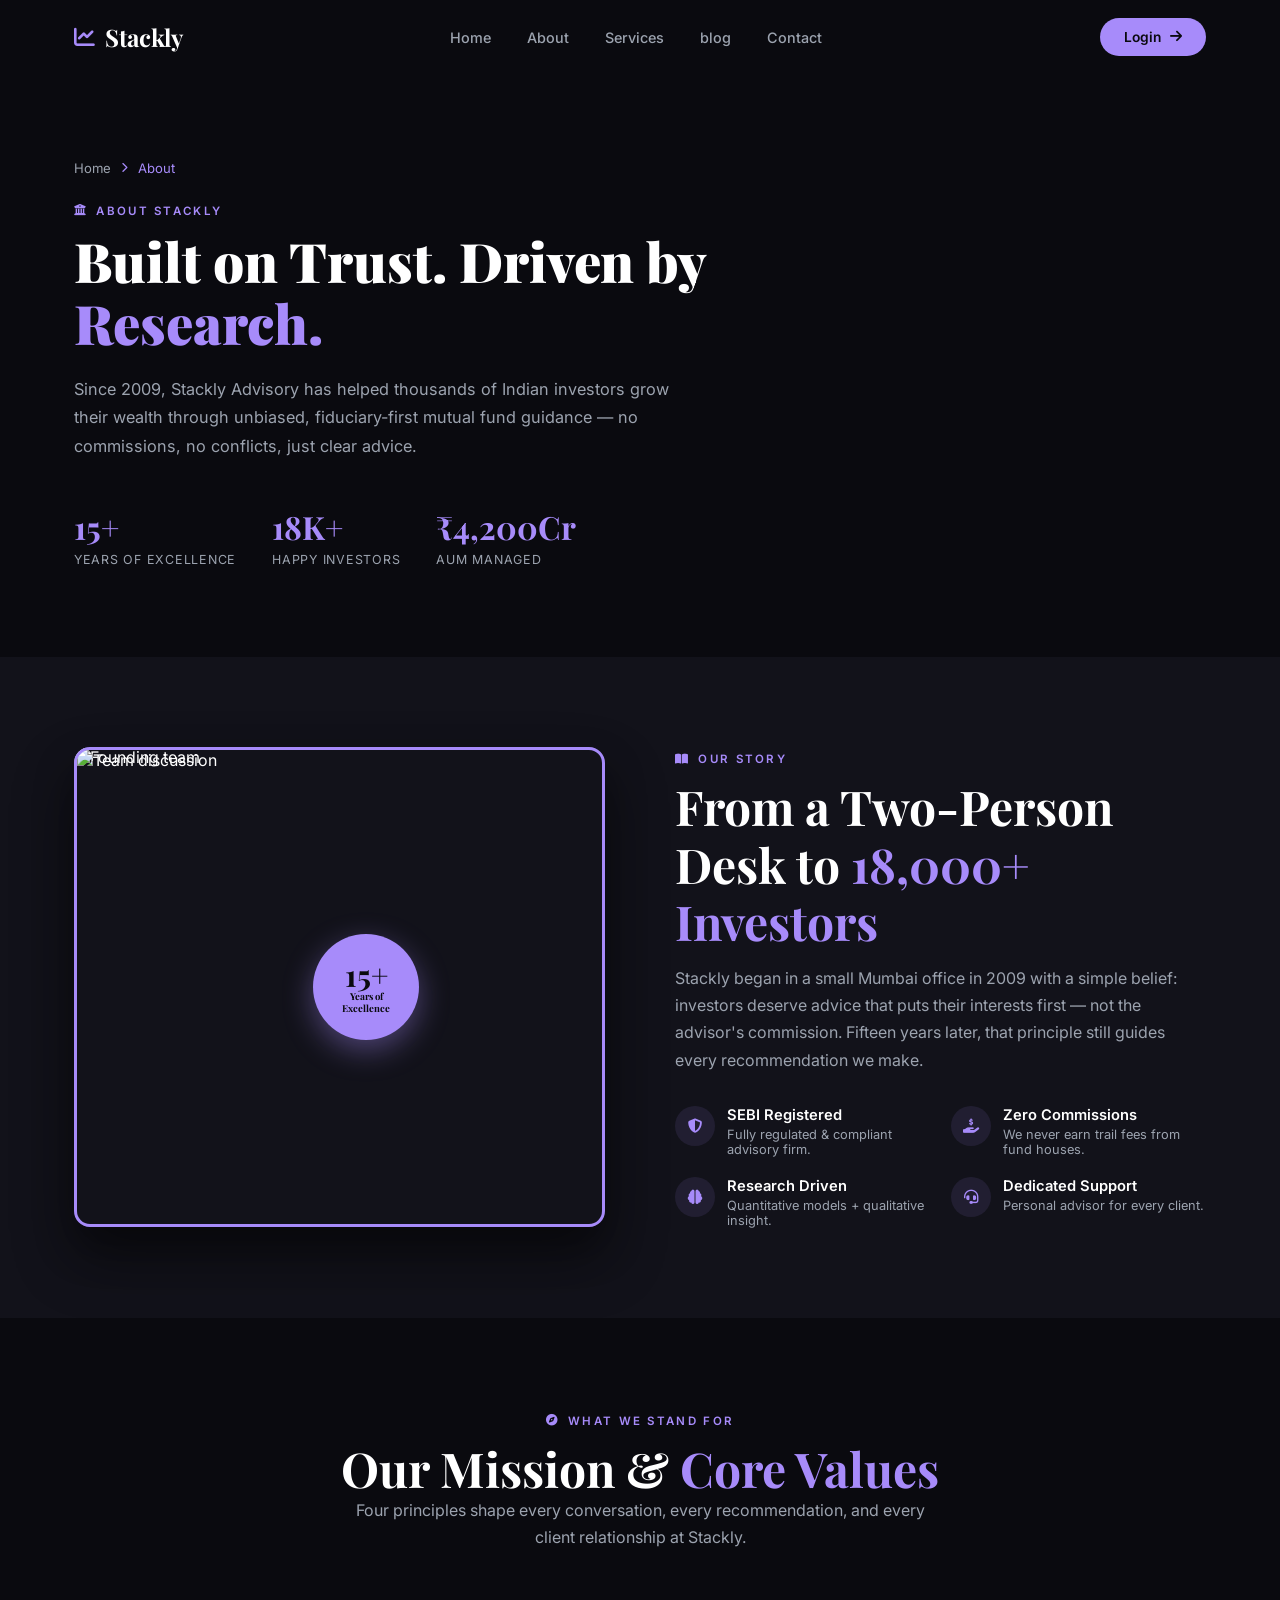
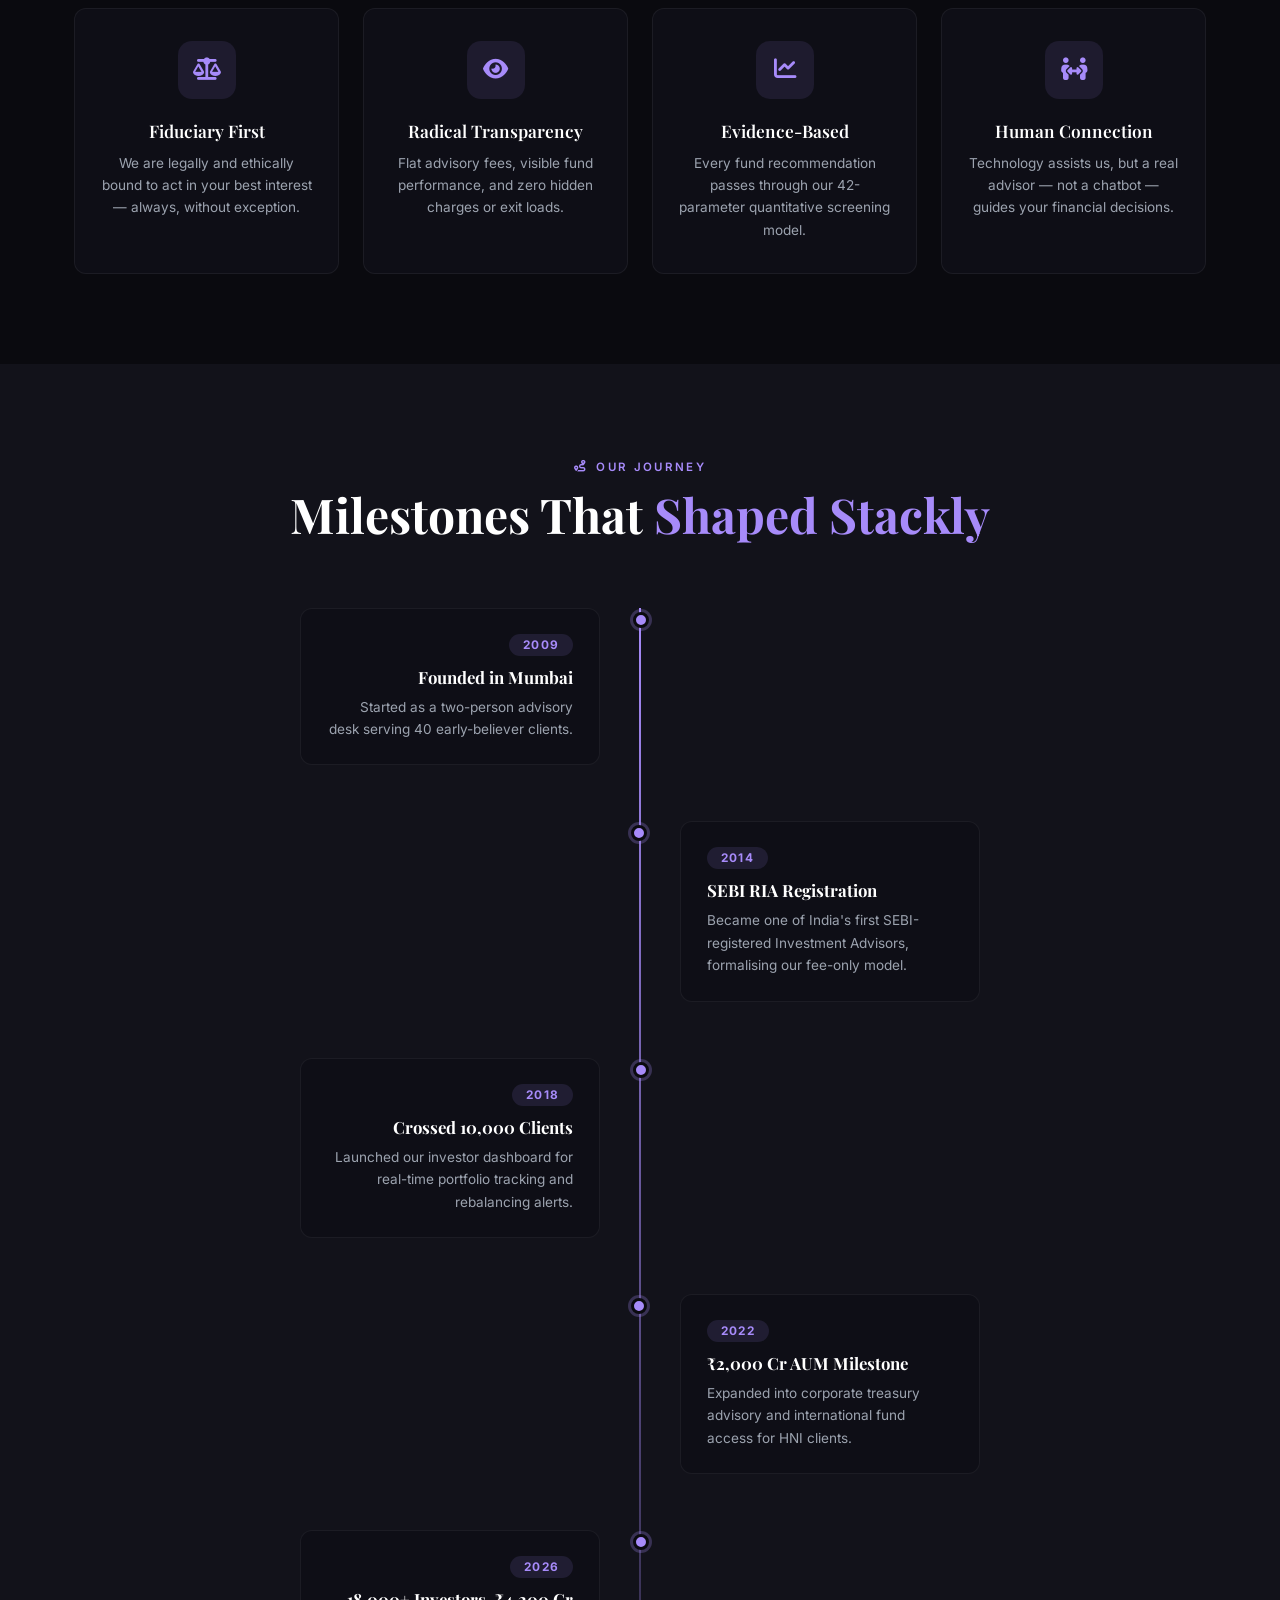
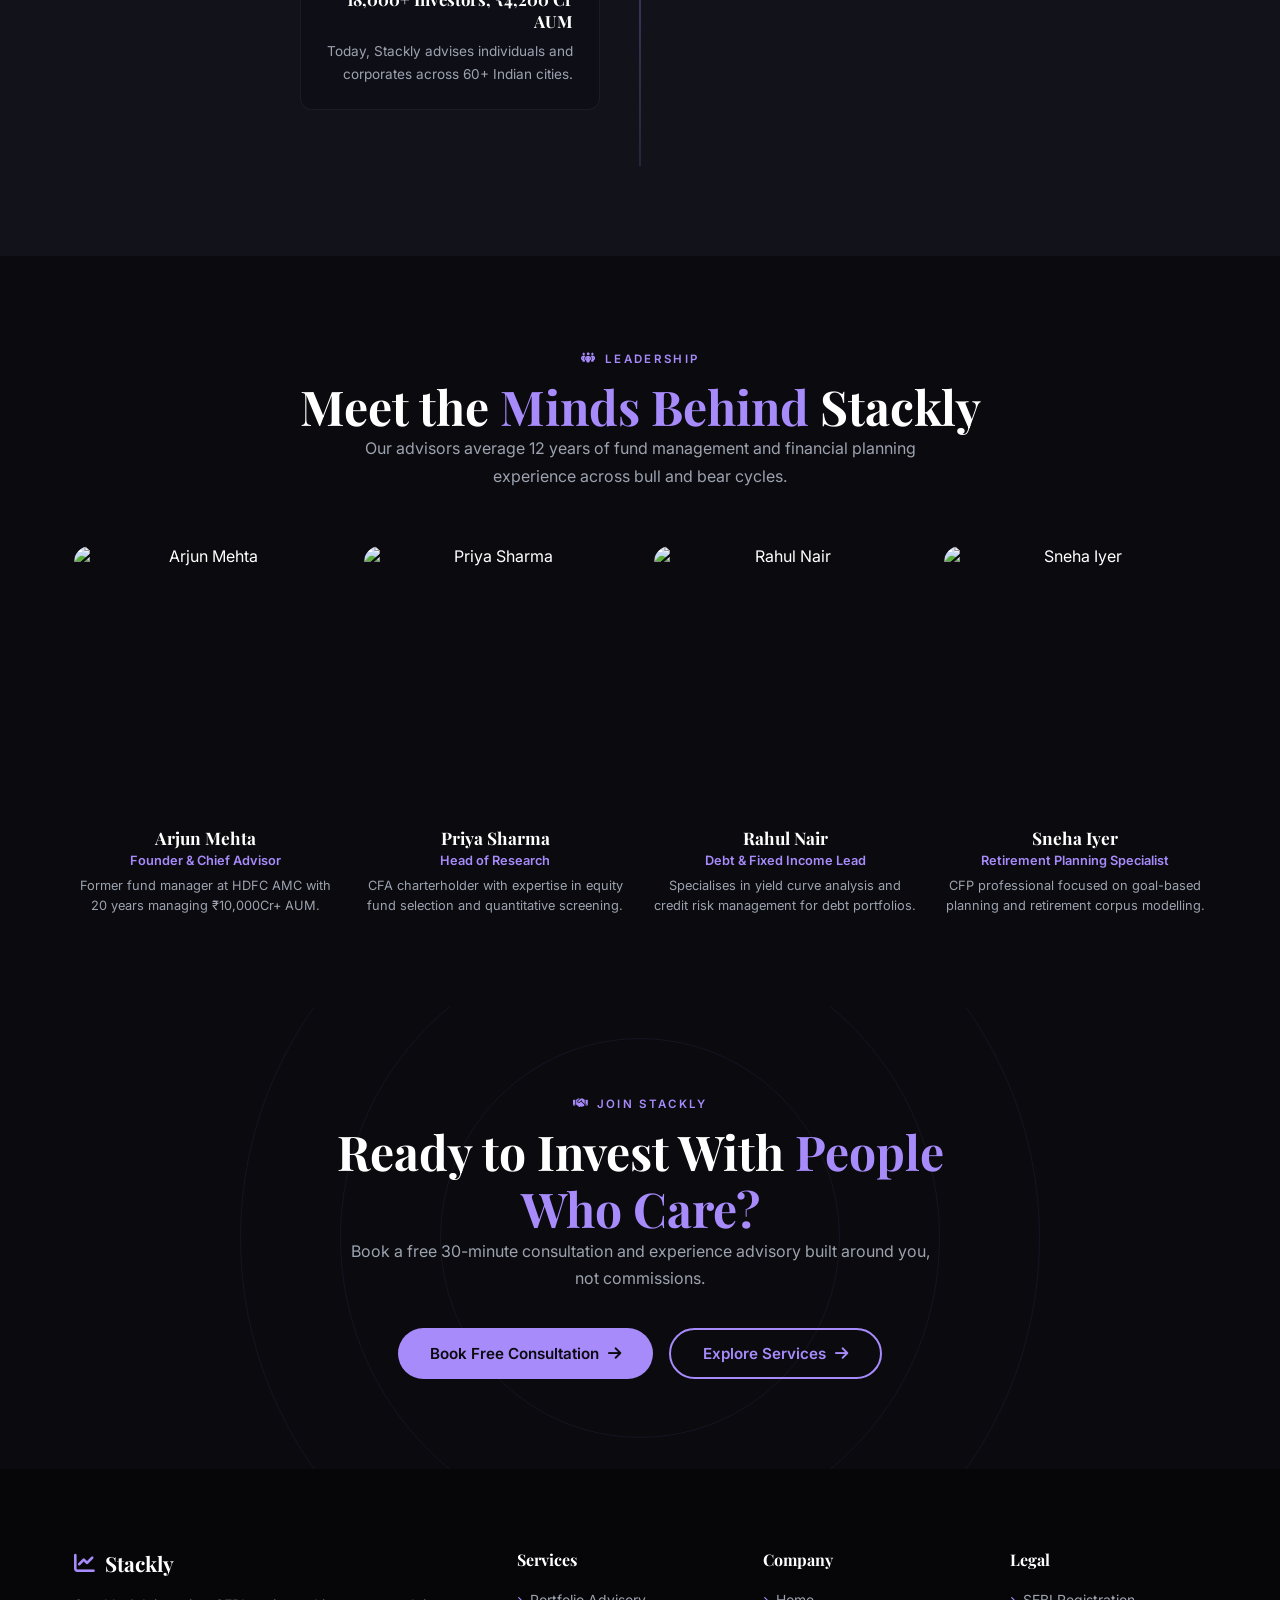
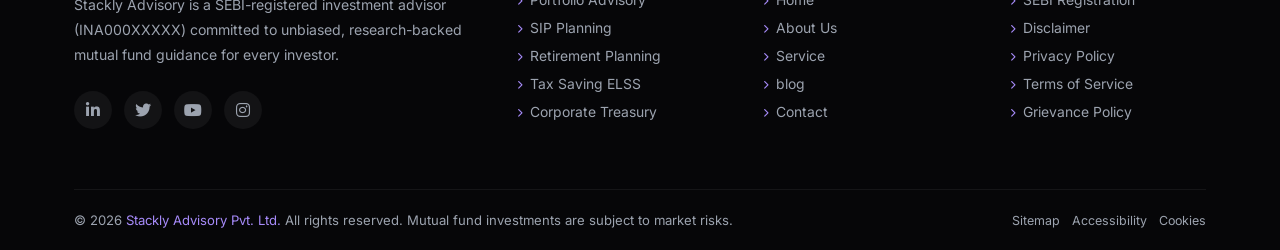
==== about.html @ abec79fb "50% completed" ====
<!DOCTYPE html>
<html lang="en">
<head>
  <meta charset="UTF-8" />
  <meta name="viewport" content="width=device-width, initial-scale=1.0"/>
  <title>About Stackly | Premium Mutual Fund Advisory</title>
  <link rel="stylesheet" href="https://cdnjs.cloudflare.com/ajax/libs/font-awesome/6.5.0/css/all.min.css"/>
  <link href="https://fonts.googleapis.com/css2?family=Playfair+Display:wght@400;600;700;900&family=Inter:wght@300;400;500;600&display=swap" rel="stylesheet"/>
  <link rel="stylesheet" href="style.css">
  <link rel="stylesheet" href="about.css">
</head>
<body>

<!-- ══ NAVBAR ══ -->
<nav id="navbar">
  <div class="container nav-inner">
    <a href="./home.html" class="logo"><i class="fas fa-chart-line"></i> Stackly</a>
    <ul class="nav-links">
      <li><a href="./home.html">Home</a></li>
      <li><a href="./about.html">About</a></li>
      <li><a href="./service.html">Services</a></li>
      <li><a href="./blog.html">blog</a></li>
      <li><a href="./contact.html">Contact</a></li>
    </ul>
    <a href="./login.html" class="btn-gold nav-cta" style="padding:11px 24px;font-size:.86rem;">Login <i class="fas fa-arrow-right"></i></a>
    <div class="hamburger" id="hamburger" aria-label="Toggle menu">
      <span></span><span></span><span></span>
    </div>
  </div>
</nav>

<!-- ══ MOBILE MENU ══ -->
<div class="mobile-menu" id="mobileMenu">
  <a href="./home.html">Home</a>
<a href="./about.html">About</a>
<a href="./service.html">Services</a>
<a href="./blog.html">blog</a>
<a href="./contact.html">Contact</a>
  <a href="./login.html" class="btn-gold mob-link" style="margin-top:12px;">Login</a>
</div>

<div class="sections">

<!-- ══════════════════════════════════════════
     ABOUT-SECTION 1 : PAGE HERO
══════════════════════════════════════════ -->
<section id="abt-hero">
  <div class="abt-hero-bg"></div>
  <div class="abt-hero-overlay"></div>
  <div class="container">
    <div class="abt-hero-inner reveal">
      <div class="breadcrumb">
        <a href="./home.html">Home</a>
        <i class="fas fa-chevron-right"></i>
        <span>About</span>
      </div>
      <span class="section-tag"><i class="fas fa-building-columns"></i> About Stackly</span>
      <h1 class="abt-hero-title">Built on Trust. Driven by <span>Research.</span></h1>
      <p class="abt-hero-sub">Since 2009, Stackly Advisory has helped thousands of Indian investors grow their wealth through unbiased, fiduciary-first mutual fund guidance — no commissions, no conflicts, just clear advice.</p>
      <div class="abt-hero-stats">
        <div class="abt-stat"><div class="abt-stat-num">15+</div><div class="abt-stat-lbl">Years of Excellence</div></div>
        <div class="abt-stat"><div class="abt-stat-num">18K+</div><div class="abt-stat-lbl">Happy Investors</div></div>
        <div class="abt-stat"><div class="abt-stat-num">₹4,200Cr</div><div class="abt-stat-lbl">AUM Managed</div></div>
      </div>
    </div>
  </div>
</section>

<!-- ══════════════════════════════════════════
     ABOUT-SECTION 2 : OUR STORY
══════════════════════════════════════════ -->
<section id="abt-story">
  <div class="container">
    <div class="abt-story-grid">
      <div class="abt-story-img-stack reveal-left">
        <img class="asi-main" src="https://images.unsplash.com/photo-1507003211169-0a1dd7228f2d?w=600&auto=format&fit=crop&q=80" alt="Founding team"/>
        <img class="asi-accent" src="https://images.unsplash.com/photo-1551836022-d5d88e9218df?w=400&auto=format&fit=crop&q=80" alt="Team discussion"/>
        <div class="abt-exp-badge"><span class="aeb-num">15+</span><span class="aeb-lbl">Years of<br>Excellence</span></div>
      </div>
      <div class="reveal-right">
        <span class="section-tag"><i class="fas fa-book-open"></i> Our Story</span>
        <h2 class="section-title">From a Two-Person Desk to <span>18,000+ Investors</span></h2>
        <p class="section-sub">Stackly began in a small Mumbai office in 2009 with a simple belief: investors deserve advice that puts their interests first — not the advisor's commission. Fifteen years later, that principle still guides every recommendation we make.</p>
        <div class="abt-story-features">
          <div class="asf-item">
            <div class="asf-icon"><i class="fas fa-shield-halved"></i></div>
            <div class="asf-text"><h4>SEBI Registered</h4><p>Fully regulated & compliant advisory firm.</p></div>
          </div>
          <div class="asf-item">
            <div class="asf-icon"><i class="fas fa-hand-holding-dollar"></i></div>
            <div class="asf-text"><h4>Zero Commissions</h4><p>We never earn trail fees from fund houses.</p></div>
          </div>
          <div class="asf-item">
            <div class="asf-icon"><i class="fas fa-brain"></i></div>
            <div class="asf-text"><h4>Research Driven</h4><p>Quantitative models + qualitative insight.</p></div>
          </div>
          <div class="asf-item">
            <div class="asf-icon"><i class="fas fa-headset"></i></div>
            <div class="asf-text"><h4>Dedicated Support</h4><p>Personal advisor for every client.</p></div>
          </div>
        </div>
      </div>
    </div>
  </div>
</section>

<!-- ══════════════════════════════════════════
     ABOUT-SECTION 3 : MISSION & VALUES
══════════════════════════════════════════ -->
<section id="abt-values">
  <div class="container">
    <div class="abt-values-header reveal">
      <span class="section-tag"><i class="fas fa-compass"></i> What We Stand For</span>
      <h2 class="section-title">Our Mission & <span>Core Values</span></h2>
      <p class="section-sub">Four principles shape every conversation, every recommendation, and every client relationship at Stackly.</p>
    </div>
    <div class="abt-values-grid">
      <div class="value-card reveal">
        <div class="value-icon"><i class="fas fa-scale-balanced"></i></div>
        <h3>Fiduciary First</h3>
        <p>We are legally and ethically bound to act in your best interest — always, without exception.</p>
      </div>
      <div class="value-card reveal">
        <div class="value-icon"><i class="fas fa-eye"></i></div>
        <h3>Radical Transparency</h3>
        <p>Flat advisory fees, visible fund performance, and zero hidden charges or exit loads.</p>
      </div>
      <div class="value-card reveal">
        <div class="value-icon"><i class="fas fa-chart-line"></i></div>
        <h3>Evidence-Based</h3>
        <p>Every fund recommendation passes through our 42-parameter quantitative screening model.</p>
      </div>
      <div class="value-card reveal">
        <div class="value-icon"><i class="fas fa-people-arrows"></i></div>
        <h3>Human Connection</h3>
        <p>Technology assists us, but a real advisor — not a chatbot — guides your financial decisions.</p>
      </div>
    </div>
  </div>
</section>

<!-- ══════════════════════════════════════════
     ABOUT-SECTION 4 : JOURNEY / MILESTONES
══════════════════════════════════════════ -->
<section id="abt-timeline">
  <div class="container">
    <div class="abt-timeline-header reveal">
      <span class="section-tag"><i class="fas fa-route"></i> Our Journey</span>
      <h2 class="section-title">Milestones That <span>Shaped Stackly</span></h2>
    </div>
    <div class="timeline">
      <div class="timeline-item reveal-left">
        <div class="timeline-dot"></div>
        <div class="timeline-content">
          <span class="timeline-year">2009</span>
          <h3>Founded in Mumbai</h3>
          <p>Started as a two-person advisory desk serving 40 early-believer clients.</p>
        </div>
      </div>
      <div class="timeline-item reveal-right">
        <div class="timeline-dot"></div>
        <div class="timeline-content">
          <span class="timeline-year">2014</span>
          <h3>SEBI RIA Registration</h3>
          <p>Became one of India's first SEBI-registered Investment Advisors, formalising our fee-only model.</p>
        </div>
      </div>
      <div class="timeline-item reveal-left">
        <div class="timeline-dot"></div>
        <div class="timeline-content">
          <span class="timeline-year">2018</span>
          <h3>Crossed 10,000 Clients</h3>
          <p>Launched our investor dashboard for real-time portfolio tracking and rebalancing alerts.</p>
        </div>
      </div>
      <div class="timeline-item reveal-right">
        <div class="timeline-dot"></div>
        <div class="timeline-content">
          <span class="timeline-year">2022</span>
          <h3>₹2,000 Cr AUM Milestone</h3>
          <p>Expanded into corporate treasury advisory and international fund access for HNI clients.</p>
        </div>
      </div>
      <div class="timeline-item reveal-left">
        <div class="timeline-dot"></div>
        <div class="timeline-content">
          <span class="timeline-year">2026</span>
          <h3>18,000+ Investors, ₹4,200 Cr AUM</h3>
          <p>Today, Stackly advises individuals and corporates across 60+ Indian cities.</p>
        </div>
      </div>
    </div>
  </div>
</section>

<!-- ══════════════════════════════════════════
     ABOUT-SECTION 5 : LEADERSHIP TEAM
══════════════════════════════════════════ -->
<section id="abt-team">
  <div class="container">
    <div class="abt-team-header reveal">
      <span class="section-tag"><i class="fas fa-people-group"></i> Leadership</span>
      <h2 class="section-title">Meet the <span>Minds Behind</span> Stackly</h2>
      <p class="section-sub" style="margin:0 auto;">Our advisors average 12 years of fund management and financial planning experience across bull and bear cycles.</p>
    </div>
    <div class="abt-team-grid">
      <div class="abt-team-card reveal">
        <div class="abt-team-img-wrap">
          <img src="https://images.unsplash.com/photo-1560250097-0b93528c311a?w=400&auto=format&fit=crop&q=80" alt="Arjun Mehta"/>
          <div class="abt-team-overlay">
            <a href="#"><i class="fab fa-linkedin-in"></i></a>
            <a href="#"><i class="fas fa-envelope"></i></a>
          </div>
        </div>
        <h3>Arjun Mehta</h3>
        <div class="role">Founder & Chief Advisor</div>
        <p>Former fund manager at HDFC AMC with 20 years managing ₹10,000Cr+ AUM.</p>
      </div>
      <div class="abt-team-card reveal">
        <div class="abt-team-img-wrap">
          <img src="https://images.unsplash.com/photo-1573496359142-b8d87734a5a2?w=400&auto=format&fit=crop&q=80" alt="Priya Sharma"/>
          <div class="abt-team-overlay">
            <a href="#"><i class="fab fa-linkedin-in"></i></a>
            <a href="#"><i class="fas fa-envelope"></i></a>
          </div>
        </div>
        <h3>Priya Sharma</h3>
        <div class="role">Head of Research</div>
        <p>CFA charterholder with expertise in equity fund selection and quantitative screening.</p>
      </div>
      <div class="abt-team-card reveal">
        <div class="abt-team-img-wrap">
          <img src="https://images.unsplash.com/photo-1472099645785-5658abf4ff4e?w=400&auto=format&fit=crop&q=80" alt="Rahul Nair"/>
          <div class="abt-team-overlay">
            <a href="#"><i class="fab fa-linkedin-in"></i></a>
            <a href="#"><i class="fas fa-envelope"></i></a>
          </div>
        </div>
        <h3>Rahul Nair</h3>
        <div class="role">Debt & Fixed Income Lead</div>
        <p>Specialises in yield curve analysis and credit risk management for debt portfolios.</p>
      </div>
      <div class="abt-team-card reveal">
        <div class="abt-team-img-wrap">
          <img src="https://images.unsplash.com/photo-1580489944761-15a19d654956?w=400&auto=format&fit=crop&q=80" alt="Sneha Iyer"/>
          <div class="abt-team-overlay">
            <a href="#"><i class="fab fa-linkedin-in"></i></a>
            <a href="#"><i class="fas fa-envelope"></i></a>
          </div>
        </div>
        <h3>Sneha Iyer</h3>
        <div class="role">Retirement Planning Specialist</div>
        <p>CFP professional focused on goal-based planning and retirement corpus modelling.</p>
      </div>
    </div>
  </div>
</section>

<!-- ══════════════════════════════════════════
     ABOUT-SECTION 6 : CTA BANNER
══════════════════════════════════════════ -->
<section id="abt-cta">
  <div class="abt-cta-bg"></div>
  <div class="abt-cta-ring"></div>
  <div class="abt-cta-ring"></div>
  <div class="abt-cta-ring"></div>
  <div class="container">
    <div class="abt-cta-inner reveal">
      <span class="section-tag" style="justify-content:center;display:flex;"><i class="fas fa-handshake"></i> Join Stackly</span>
      <h2 class="section-title">Ready to Invest With <span>People Who Care?</span></h2>
      <p class="section-sub">Book a free 30-minute consultation and experience advisory built around you, not commissions.</p>
      <div class="abt-cta-btns">
        <a href="./contact.html" class="btn-gold">Book Free Consultation <i class="fas fa-arrow-right"></i></a>
        <a href="./service.html" class="btn-outline">Explore Services <i class="fas fa-arrow-right"></i></a>
      </div>
    </div>
  </div>
</section>

</div>
<!-- ══ FOOTER ══ -->
<footer>
  <div class="container">
    <div class="footer-grid">
      <div class="footer-brand">
        <a href="./home.html" class="logo" style="font-size:1.3rem;"><i class="fas fa-chart-line"></i> Stackly</a>
        <p>Stackly Advisory is a SEBI-registered investment advisor (INA000XXXXX) committed to unbiased, research-backed mutual fund guidance for every investor.</p>
        <div class="footer-social">
          <a href="./404.html"><i class="fab fa-linkedin-in"></i></a>
          <a href="./404.html"><i class="fab fa-twitter"></i></a>
          <a href="./404.html"><i class="fab fa-youtube"></i></a>
          <a href="./404.html"><i class="fab fa-instagram"></i></a>
        </div>
      </div>
      <div class="footer-col">
        <h4>Services</h4>
        <ul>
          <li><a href="./404.html">Portfolio Advisory</a></li>
          <li><a href="./404.html">SIP Planning</a></li>
          <li><a href="./404.html">Retirement Planning</a></li>
          <li><a href="./404.html">Tax Saving ELSS</a></li>
          <li><a href="./404.html">Corporate Treasury</a></li>
        </ul>
      </div>
      <div class="footer-col">
        <h4>Company</h4>
        <ul>
          <li><a href="./home.html">Home</a></li>
          <li><a href="./about.html">About Us</a></li>
          <li><a href="./serivce.html">Service</a></li>
          <li><a href="./blog.html">blog</a></li>
          <li><a href="./contact.html">Contact</a></li>
        </ul>
      </div>
      <div class="footer-col">
        <h4>Legal</h4>
        <ul>
          <li><a href="./404.html">SEBI Registration</a></li>
          <li><a href="./404.html">Disclaimer</a></li>
          <li><a href="./404.html">Privacy Policy</a></li>
          <li><a href="./404.html">Terms of Service</a></li>
          <li><a href="./404.html">Grievance Policy</a></li>
        </ul>
      </div>
    </div>
    <div class="footer-bottom">
      <p>© 2026 <span>Stackly Advisory Pvt. Ltd.</span> All rights reserved. Mutual fund investments are subject to market risks.</p>
      <div class="footer-tags">
        <a href="./404.html">Sitemap</a>
        <a href="./404.html">Accessibility</a>
        <a href="./404.html">Cookies</a>
      </div>
    </div>
  </div>
</footer>

<script>
  /* ── HAMBURGER ──────────────────────── */
  const ham = document.getElementById('hamburger');
  const mob = document.getElementById('mobileMenu');
  ham.addEventListener('click', () => {
    ham.classList.toggle('open');
    mob.classList.toggle('open');
    document.body.style.overflow = mob.classList.contains('open') ? 'hidden' : '';
  });
  document.querySelectorAll('.mob-link').forEach(l => {
    l.addEventListener('click', () => {
      ham.classList.remove('open');
      mob.classList.remove('open');
      document.body.style.overflow = '';
    });
  });

  /* ── NAVBAR SCROLL ──────────────────── */
  window.addEventListener('scroll', () => {
    document.getElementById('navbar').classList.toggle('scrolled', window.scrollY > 50);
  });

  /* ── SCROLL REVEAL ──────────────────── */
  const revealEls = document.querySelectorAll('.reveal,.reveal-left,.reveal-right');
  const io = new IntersectionObserver((entries) => {
    entries.forEach((e, i) => {
      if (e.isIntersecting) {
        setTimeout(() => e.target.classList.add('visible'), i * 80);
        io.unobserve(e.target);
      }
    });
  }, { threshold: 0.12 });
  revealEls.forEach(el => io.observe(el));

  /* ── REDUCE MOTION ──────────────────── */
  if (window.matchMedia('(prefers-reduced-motion: reduce)').matches) {
    document.querySelectorAll('.abt-cta-ring').forEach(el => {
      el.style.animation = 'none';
    });
  }
</script>
</body>
</html>
---- style.css ----
:root {
   --navy: #0A0A0F;
   --midnight: #12121A;
   --gold: #A78BFA;
   --gold-lt: #C4B5FD;
   --cream: #F5F3FF;
   --slate: #9CA3AF;
   --white: #FFFFFF;
   --card-bg: #0E0E16;
   --radius: 12px;
   --transition: 0.4s cubic-bezier(.4, 0, .2, 1);
}

*,
*::before,
*::after {
   box-sizing: border-box;
   margin: 0;
   padding: 0;
}

html {
   scroll-behavior: smooth;
   max-width: 100%;
   overflow-x: hidden;
}

body {
   font-family: 'Inter', sans-serif;
   background: var(--navy);
   color: var(--white);
   overflow-x: hidden;
   max-width: 100%;
}

/* ── SCROLLBAR ─────────────────────────────── */
::-webkit-scrollbar {
   width: 6px;
}

::-webkit-scrollbar-track {
   background: var(--midnight);
}

::-webkit-scrollbar-thumb {
   background: var(--gold);
   border-radius: 4px;
}

/* ── UTILITIES ─────────────────────────────── */
.container {
   max-width: 1180px;
   margin: 0 auto;
   padding: 0 24px;
   width: 100%;
}

img {
   max-width: 100%;
   display: block;
}

.section-tag {
   font-size: .72rem;
   letter-spacing: .2em;
   text-transform: uppercase;
   color: var(--gold);
   font-weight: 600;
   margin-bottom: 12px;
   display: block;
}

.section-title {
   font-family: 'Playfair Display', serif;
   font-size: clamp(2rem, 4vw, 3rem);
   font-weight: 700;
   line-height: 1.2;
   color: var(--white);
}

.section-title span {
   color: var(--gold);
}

.section-sub {
   color: var(--slate);
   font-size: 1rem;
   line-height: 1.7;
   margin-top: 14px;
   max-width: 580px;
}

.btn-gold {
   display: inline-flex;
   align-items: center;
   gap: 9px;
   background: var(--gold);
   color: var(--navy);
   padding: 14px 32px;
   border-radius: 50px;
   font-weight: 600;
   font-size: .95rem;
   text-decoration: none;
   transition: var(--transition);
   border: none;
   cursor: pointer;
}

.btn-gold:hover {
   background: var(--gold-lt);
   transform: translateY(-2px);
   box-shadow: 0 12px 30px rgba(167, 139, 250, .3);
}

.btn-outline {
   display: inline-flex;
   align-items: center;
   gap: 9px;
   background: transparent;
   color: var(--gold);
   padding: 14px 32px;
   border-radius: 50px;
   font-weight: 600;
   font-size: .95rem;
   text-decoration: none;
   transition: var(--transition);
   border: 2px solid var(--gold);
   cursor: pointer;
}

.btn-outline:hover {
   background: var(--gold);
   color: var(--navy);
}

/* ── REVEAL ANIMATION ──────────────────────── */
.reveal {
   opacity: 0;
   transform: translateY(40px);
   transition: opacity .7s ease, transform .7s ease;
}

.reveal.visible {
   opacity: 1;
   transform: translateY(0);
}

.reveal-left {
   opacity: 0;
   transform: translateX(-50px);
   transition: opacity .7s ease, transform .7s ease;
}

.reveal-left.visible {
   opacity: 1;
   transform: translateX(0);
}

.reveal-right {
   opacity: 0;
   transform: translateX(50px);
   transition: opacity .7s ease, transform .7s ease;
}

.reveal-right.visible {
   opacity: 1;
   transform: translateX(0);
}

/* ══════════════════════════════════════════
       1. NAVBAR
    ══════════════════════════════════════════ */
#navbar {
   position: fixed;
   top: 0;
   left: 0;
   width: 100%;
   z-index: 1000;
   padding: 18px 0;
   transition: var(--transition);
}

#navbar.scrolled {
   background: rgba(10, 10, 15, .95);
   backdrop-filter: blur(16px);
   padding: 12px 0;
   border-bottom: 1px solid rgba(167, 139, 250, .15);
}

.nav-inner {
   display: flex;
   align-items: center;
   justify-content: space-between;
}

.logo {
   font-family: 'Playfair Display', serif;
   font-size: 1.5rem;
   font-weight: 700;
   color: var(--white);
   text-decoration: none;
   display: flex;
   align-items: center;
   gap: 10px;
}

.logo i {
   color: var(--gold);
   font-size: 1.3rem;
}

.logo span {
   color: var(--gold);
}

.nav-links {
   display: flex;
   align-items: center;
   gap: 36px;
   list-style: none;
}

.nav-links a {
   color: var(--slate);
   font-size: .9rem;
   font-weight: 500;
   text-decoration: none;
   transition: color .3s;
   position: relative;
}

.nav-links a::after {
   content: '';
   position: absolute;
   bottom: -4px;
   left: 0;
   width: 0;
   height: 2px;
   background: var(--gold);
   transition: width .3s;
}

.nav-links a:hover {
   color: var(--white);
}

.nav-links a:hover::after {
   width: 100%;
}

.nav-cta {
   margin-left: 12px;
}

.hamburger {
   display: none;
   flex-direction: column;
   gap: 5px;
   cursor: pointer;
   padding: 4px;
}

.hamburger span {
   display: block;
   width: 26px;
   height: 2px;
   background: var(--white);
   border-radius: 2px;
   transition: var(--transition);
}

.hamburger.open span:nth-child(1) {
   transform: rotate(45deg) translate(5px, 5px);
}

.hamburger.open span:nth-child(2) {
   opacity: 0;
}

.hamburger.open span:nth-child(3) {
   transform: rotate(-45deg) translate(5px, -5px);
}

.mobile-menu {
   display: none;
   position: fixed;
   top: 0;
   left: 0;
   width: 100%;
   height: 100vh;
   background: var(--midnight);
   z-index: 999;
   flex-direction: column;
   align-items: center;
   justify-content: center;
   gap: 32px;
}

.mobile-menu.open {
   display: flex;
}

.mobile-menu a {
   color: var(--white);
   font-size: 1.4rem;
   font-family: 'Playfair Display', serif;
   text-decoration: none;
   transition: color .3s;
}

.mobile-menu a:hover {
   color: var(--gold);
}

/* ══════════════════════════════════════════
       2. HERO
    ══════════════════════════════════════════ */
#hero {
   min-height: 100vh;
   display: flex;
   align-items: center;
   position: relative;
   overflow: hidden;
   width: 100%;
}

.hero-bg {
   position: absolute;
   inset: 0;
   background: url('https://images.unsplash.com/photo-1611974789855-9c2a0a7236a3?w=1600&auto=format&fit=crop&q=80') center/cover no-repeat;
   filter: brightness(.25);
}

.hero-overlay {
   position: absolute;
   inset: 0;
   background: linear-gradient(135deg, rgba(10, 10, 15, .92) 0%, rgba(10, 10, 15, .55) 100%);
}

.hero-grid {
   position: relative;
   z-index: 2;
   display: grid;
   grid-template-columns: 1fr 1fr;
   gap: 60px;
   align-items: center;
   padding: 100px 0 80px;
}

.hero-badge {
   display: inline-flex;
   align-items: center;
   gap: 8px;
   background: rgba(167, 139, 250, .12);
   border: 1px solid rgba(167, 139, 250, .3);
   color: var(--gold);
   padding: 7px 18px;
   border-radius: 50px;
   font-size: .8rem;
   font-weight: 600;
   letter-spacing: .1em;
   margin-bottom: 24px;
}

.hero-h1 {
   font-family: 'Playfair Display', serif;
   font-size: clamp(2.4rem, 5vw, 3.8rem);
   font-weight: 900;
   line-height: 1.1;
   color: var(--white);
}

.hero-h1 em {
   font-style: normal;
   color: var(--gold);
}

.hero-sub {
   color: var(--slate);
   font-size: 1.05rem;
   line-height: 1.75;
   margin: 20px 0 36px;
}

.hero-btns {
   display: flex;
   gap: 16px;
   flex-wrap: wrap;
}

.hero-stats {
   display: flex;
   gap: 32px;
   margin-top: 48px;
   flex-wrap: wrap;
}

.stat-item {
   text-align: center;
}

.stat-num {
   font-family: 'Playfair Display', serif;
   font-size: 2.2rem;
   font-weight: 700;
   color: var(--gold);
}

.stat-lbl {
   font-size: .78rem;
   color: var(--slate);
   letter-spacing: .08em;
   text-transform: uppercase;
   margin-top: 4px;
}

.hero-img-wrap {
   position: relative;
}

.hero-img-wrap img {
   width: 100%;
   border-radius: 20px;
   border: 2px solid rgba(167, 139, 250, .2);
   box-shadow: 0 40px 80px rgba(0, 0, 0, .5);
}

.hero-card-float {
   position: absolute;
   bottom: -24px;
   left: -24px;
   background: var(--card-bg);
   border: 1px solid rgba(167, 139, 250, .2);
   border-radius: 14px;
   padding: 18px 22px;
   display: flex;
   align-items: center;
   gap: 14px;
   animation: floatCard 3s ease-in-out infinite;
}

@keyframes floatCard {

   0%,
   100% {
      transform: translateY(0);
   }

   50% {
      transform: translateY(-8px);
   }
}

.hero-card-float i {
   font-size: 1.6rem;
   color: var(--gold);
}

.hero-card-float .fc-val {
   font-size: 1.3rem;
   font-weight: 700;
   font-family: 'Playfair Display', serif;
   color: var(--white);
}

.hero-card-float .fc-lbl {
   font-size: .73rem;
   color: var(--slate);
}

/* animated gold line */
.gold-line {
   position: absolute;
   bottom: 0;
   left: 0;
   width: 100%;
   height: 3px;
   background: linear-gradient(90deg, transparent, var(--gold), transparent);
   animation: scanline 3s linear infinite;
}

@keyframes scanline {
   0% {
      transform: translateX(-100%);
   }

   100% {
      transform: translateX(100%);
   }
}

/* hero glow orbs — clipped so they never cause overflow */
.hero-orb {
   position: absolute;
   border-radius: 50%;
   filter: blur(80px);
   pointer-events: none;
   z-index: 1;
}

.hero-orb-1 {
   width: 500px;
   height: 500px;
   background: rgba(124, 58, 237, .18);
   top: -100px;
   right: -100px;
}

.hero-orb-2 {
   width: 350px;
   height: 350px;
   background: rgba(167, 139, 250, .1);
   bottom: 50px;
   left: -80px;
}

/* ══════════════════════════════════════════
       3. MARQUEE TICKER
    ══════════════════════════════════════════ */
#ticker {
   background: linear-gradient(90deg, #6D28D9, #7C3AED, #8B5CF6);
   padding: 11px 0;
   overflow: hidden;
   width: 100%;
}

.ticker-track span {
   font-size: .82rem;
   font-weight: 600;
   color: #FFFFFF;
   display: flex;
   align-items: center;
   gap: 8px;
   white-space: nowrap;
}

.ticker-track {
   display: flex;
   gap: 60px;
   animation: marquee 25s linear infinite;
   white-space: nowrap;
   width: max-content;
}

.ticker-track span i {
   font-size: .75rem;
}

@keyframes marquee {
   0% {
      transform: translateX(0);
   }

   100% {
      transform: translateX(-50%);
   }
}

/* ══════════════════════════════════════════
       4. ABOUT
    ══════════════════════════════════════════ */
#about {
   padding: 100px 0;
   background: var(--midnight);
   overflow: hidden;
}

.about-grid {
   display: grid;
   grid-template-columns: 1fr 1fr;
   gap: 80px;
   align-items: center;
}

.about-img-stack {
   position: relative;
   height: 500px;
}

.about-img-stack img {
   border-radius: 16px;
   object-fit: cover;
   width: 100%;
   height: 100%;
}

.ai-main {
   position: absolute;
   top: 0;
   left: 0;
   width: 75%;
   height: 80%;
   box-shadow: 0 30px 60px rgba(0, 0, 0, .4);
}

.ai-accent {
   position: absolute;
   bottom: 0;
   right: 0;
   width: 55%;
   height: 55%;
   border: 3px solid var(--gold);
   box-shadow: 0 20px 40px rgba(0, 0, 0, .3);
}

.exp-badge {
   position: absolute;
   top: 50%;
   left: 55%;
   transform: translate(-50%, -50%);
   background: var(--gold);
   color: var(--navy);
   border-radius: 50%;
   width: 110px;
   height: 110px;
   display: flex;
   flex-direction: column;
   align-items: center;
   justify-content: center;
   font-family: 'Playfair Display', serif;
   font-weight: 700;
   box-shadow: 0 10px 30px rgba(167, 139, 250, .4);
}

.exp-badge .eb-num {
   font-size: 2rem;
   line-height: 1;
}

.exp-badge .eb-lbl {
   font-size: .62rem;
   text-align: center;
   line-height: 1.3;
}

.about-features {
   display: grid;
   grid-template-columns: 1fr 1fr;
   gap: 20px;
   margin-top: 36px;
}

.af-item {
   display: flex;
   align-items: flex-start;
   gap: 12px;
}

.af-icon {
   width: 40px;
   height: 40px;
   background: rgba(167, 139, 250, .1);
   border-radius: 50%;
   display: flex;
   align-items: center;
   justify-content: center;
   color: var(--gold);
   font-size: .9rem;
   flex-shrink: 0;
}

.af-text h4 {
   font-size: .92rem;
   font-weight: 600;
   color: var(--white);
}

.af-text p {
   font-size: .8rem;
   color: var(--slate);
   margin-top: 3px;
}

/* ══════════════════════════════════════════
       5. SERVICES
    ══════════════════════════════════════════ */
#services {
   padding: 100px 0;
   background: var(--navy);
   overflow: hidden;
}

.services-header {
   text-align: center;
   margin-bottom: 64px;
}

.services-header .section-sub {
   margin: 0 auto;
}

.services-grid {
   display: grid;
   grid-template-columns: repeat(3, 1fr);
   gap: 28px;
}

.service-card {
   background: var(--card-bg);
   border: 1px solid rgba(255, 255, 255, .06);
   border-radius: var(--radius);
   padding: 36px 30px;
   position: relative;
   overflow: hidden;
   transition: var(--transition);
   cursor: default;
}

.service-card::before {
   content: '';
   position: absolute;
   top: 0;
   left: 0;
   width: 100%;
   height: 3px;
   background: linear-gradient(90deg, #7C3AED, #A78BFA);
   transform: scaleX(0);
   transform-origin: left;
   transition: transform .4s;
}

.service-card:hover {
   transform: translateY(-8px);
   border-color: rgba(167, 139, 250, .25);
   box-shadow: 0 24px 50px rgba(0, 0, 0, .3);
}

.service-card:hover::before {
   transform: scaleX(1);
}

.sc-icon {
   width: 58px;
   height: 58px;
   background: rgba(167, 139, 250, .1);
   border-radius: 14px;
   display: flex;
   align-items: center;
   justify-content: center;
   color: var(--gold);
   font-size: 1.5rem;
   margin-bottom: 22px;
   transition: var(--transition);
}

.service-card:hover .sc-icon {
   background: var(--gold);
   color: var(--navy);
}

.service-card h3 {
   font-family: 'Playfair Display', serif;
   font-size: 1.2rem;
   font-weight: 600;
   color: var(--white);
   margin-bottom: 12px;
}

.service-card p {
   color: var(--slate);
   font-size: .88rem;
   line-height: 1.7;
}

.sc-link {
   display: inline-flex;
   align-items: center;
   gap: 6px;
   color: var(--gold);
   font-size: .82rem;
   font-weight: 600;
   margin-top: 18px;
   text-decoration: none;
   transition: gap .3s;
}

.sc-link:hover {
   gap: 12px;
}

/* ── SERVICE CARD IMAGES ─── */
.sc-img {
   width: 100%;
   height: 160px;
   object-fit: cover;
   border-radius: 10px;
   margin-bottom: 22px;
   transition: transform .5s;
}

.service-card:hover .sc-img {
   transform: scale(1.04);
}

.sc-img-wrap {
   overflow: hidden;
   border-radius: 10px;
   margin-bottom: 22px;
}

/* ══════════════════════════════════════════
       6. WHY CHOOSE US
    ══════════════════════════════════════════ */
#why {
   padding: 100px 0;
   background: var(--midnight);
   overflow: hidden;
}

.why-grid {
   display: grid;
   grid-template-columns: 1fr 1fr;
   gap: 80px;
   align-items: center;
}

.why-img img {
   width: 100%;
   border-radius: 20px;
   object-fit: cover;
   height: 520px;
   box-shadow: 0 30px 60px rgba(0, 0, 0, .4);
}

.why-list {
   display: flex;
   flex-direction: column;
   gap: 24px;
   margin-top: 36px;
}

.wl-item {
   display: flex;
   gap: 18px;
   align-items: flex-start;
   padding: 22px 24px;
   background: rgba(255, 255, 255, .03);
   border-radius: var(--radius);
   border: 1px solid rgba(255, 255, 255, .06);
   transition: var(--transition);
}

.wl-item:hover {
   border-color: rgba(167, 139, 250, .3);
   background: rgba(167, 139, 250, .05);
}

.wl-num {
   font-family: 'Playfair Display', serif;
   font-size: 2rem;
   font-weight: 700;
   color: rgba(167, 139, 250, .3);
   line-height: 1;
   min-width: 36px;
}

.wl-content h4 {
   font-size: 1rem;
   font-weight: 600;
   color: var(--white);
   margin-bottom: 6px;
}

.wl-content p {
   font-size: .85rem;
   color: var(--slate);
   line-height: 1.6;
}

/* ══════════════════════════════════════════
       7. FUND CATEGORIES
    ══════════════════════════════════════════ */
#funds {
   padding: 100px 0;
   background: var(--navy);
   overflow: hidden;
}

.funds-header {
   text-align: center;
   margin-bottom: 64px;
}

.funds-header .section-sub {
   margin: 0 auto;
}

.funds-grid {
   display: grid;
   grid-template-columns: repeat(4, 1fr);
   gap: 22px;
}

.fund-card {
   border-radius: var(--radius);
   overflow: hidden;
   position: relative;
   height: 320px;
   cursor: pointer;
}

.fund-card img {
   width: 100%;
   height: 100%;
   object-fit: cover;
   transition: transform .6s;
}

.fund-card:hover img {
   transform: scale(1.08);
}

.fund-overlay {
   position: absolute;
   inset: 0;
   background: linear-gradient(to top, rgba(10, 10, 15, .96) 0%, rgba(10, 10, 15, .3) 60%, transparent 100%);
   transition: var(--transition);
}

.fund-card:hover .fund-overlay {
   background: linear-gradient(to top, rgba(10, 10, 15, .99) 0%, rgba(10, 10, 15, .55) 70%, rgba(10, 10, 15, .1) 100%);
}

.fund-content {
   position: absolute;
   bottom: 0;
   left: 0;
   right: 0;
   padding: 24px 22px;
}

.fund-tag {
   font-size: .7rem;
   letter-spacing: .15em;
   text-transform: uppercase;
   color: var(--gold);
   background: rgba(167, 139, 250, .15);
   padding: 4px 12px;
   border-radius: 50px;
   display: inline-block;
   margin-bottom: 10px;
}

.fund-card h3 {
   font-family: 'Playfair Display', serif;
   font-size: 1.1rem;
   color: var(--white);
}

.fund-card p {
   font-size: .82rem;
   color: var(--slate);
   margin-top: 6px;
   max-height: 0;
   overflow: hidden;
   transition: max-height .4s, opacity .4s;
   opacity: 0;
}

.fund-card:hover p {
   max-height: 80px;
   opacity: 1;
}

.fund-return {
   display: flex;
   align-items: center;
   gap: 6px;
   margin-top: 10px;
   font-size: .82rem;
   color: #4ade80;
   font-weight: 600;
}

/* ══════════════════════════════════════════
       8. PERFORMANCE
    ══════════════════════════════════════════ */
#performance {
   padding: 100px 0;
   background: var(--midnight);
   overflow: hidden;
}

.perf-header {
   text-align: center;
   margin-bottom: 64px;
}

.perf-header .section-sub {
   margin: 0 auto;
}

.perf-grid {
   display: grid;
   grid-template-columns: repeat(4, 1fr);
   gap: 24px;
   margin-bottom: 60px;
}

.perf-card {
   background: var(--card-bg);
   border: 1px solid rgba(255, 255, 255, .06);
   border-radius: var(--radius);
   padding: 32px 24px;
   text-align: center;
   transition: var(--transition);
}

.perf-card:hover {
   border-color: rgba(167, 139, 250, .3);
   transform: translateY(-6px);
}

.perf-icon {
   font-size: 2rem;
   color: var(--gold);
   margin-bottom: 16px;
}

.perf-val {
   font-family: 'Playfair Display', serif;
   font-size: 2.4rem;
   font-weight: 700;
   color: var(--white);
}

.perf-val sup {
   font-size: 1rem;
}

.perf-lbl {
   font-size: .82rem;
   color: var(--slate);
   margin-top: 6px;
}

/* bar chart */
.perf-bars {
   background: var(--card-bg);
   border-radius: var(--radius);
   padding: 40px;
   border: 1px solid rgba(255, 255, 255, .06);
   max-width: 100%;
}

.perf-bars h3 {
   font-family: 'Playfair Display', serif;
   font-size: 1.4rem;
   margin-bottom: 30px;
   color: var(--white);
}

.bar-row {
   display: flex;
   align-items: center;
   gap: 16px;
   margin-bottom: 20px;
   flex-wrap: wrap;
}

.bar-lbl {
   font-size: .82rem;
   color: var(--slate);
   width: 130px;
   text-align: right;
   flex-shrink: 0;
}

.bar-track {
   flex: 1;
   min-width: 60px;
   height: 10px;
   background: rgba(255, 255, 255, .06);
   border-radius: 6px;
   overflow: hidden;
}

.bar-fill {
   height: 100%;
   background: linear-gradient(90deg, #7C3AED, #A78BFA);
   border-radius: 6px;
   width: 0;
   transition: width 1.2s ease;
}

.bar-pct {
   font-size: .82rem;
   color: var(--gold);
   font-weight: 600;
   width: 48px;
   flex-shrink: 0;
}

/* ══════════════════════════════════════════
       9. HOW IT WORKS
    ══════════════════════════════════════════ */
#how {
   padding: 100px 0;
   background: var(--navy);
   overflow: hidden;
}

.how-header {
   text-align: center;
   margin-bottom: 64px;
}

.how-grid {
   display: grid;
   grid-template-columns: repeat(4, 1fr);
   gap: 0;
   position: relative;
}

.how-grid::before {
   content: '';
   position: absolute;
   top: 52px;
   left: 12%;
   right: 12%;
   height: 2px;
   background: linear-gradient(90deg, var(--gold), rgba(167, 139, 250, .2));
   z-index: 0;
}

.how-step {
   text-align: center;
   position: relative;
   z-index: 1;
   padding: 0 16px;
}

.hs-circle {
   width: 106px;
   height: 106px;
   border-radius: 50%;
   border: 2px solid var(--gold);
   background: var(--midnight);
   display: flex;
   align-items: center;
   justify-content: center;
   margin: 0 auto 24px;
   transition: var(--transition);
}

.hs-circle i {
   font-size: 1.8rem;
   color: var(--gold);
   transition: var(--transition);
}

.how-step:hover .hs-circle {
   background: var(--gold);
}

.how-step:hover .hs-circle i {
   color: var(--navy);
}

.hs-num {
   position: absolute;
   top: 0;
   right: calc(50% - 52px);
   width: 26px;
   height: 26px;
   background: var(--gold);
   color: var(--navy);
   border-radius: 50%;
   font-size: .72rem;
   font-weight: 700;
   display: flex;
   align-items: center;
   justify-content: center;
}

.how-step h3 {
   font-family: 'Playfair Display', serif;
   font-size: 1.05rem;
   font-weight: 600;
   color: var(--white);
   margin-bottom: 10px;
}

.how-step p {
   font-size: .83rem;
   color: var(--slate);
   line-height: 1.65;
}

/* ── HOW STEP IMAGES ─── */
.hs-img {
   width: 100%;
   height: 180px;
   object-fit: cover;
   border-radius: 14px;
   margin-bottom: 20px;
   border: 2px solid rgba(167, 139, 250, .15);
}

/* ══════════════════════════════════════════
       10. TEAM
    ══════════════════════════════════════════ */
#team {
   padding: 100px 0;
   background: var(--midnight);
   overflow: hidden;
}

.team-header {
   text-align: center;
   margin-bottom: 64px;
}

.team-grid {
   display: grid;
   grid-template-columns: repeat(4, 1fr);
   gap: 28px;
}

.team-card {
   text-align: center;
   transition: var(--transition);
}

.team-img-wrap {
   position: relative;
   margin-bottom: 20px;
   overflow: hidden;
   border-radius: 16px;
}

.team-img-wrap img {
   width: 100%;
   height: 280px;
   object-fit: cover;
   transition: transform .5s;
}

.team-card:hover .team-img-wrap img {
   transform: scale(1.06);
}

.team-overlay {
   position: absolute;
   inset: 0;
   background: rgba(10, 10, 15, .85);
   display: flex;
   align-items: center;
   justify-content: center;
   gap: 16px;
   opacity: 0;
   transition: var(--transition);
}

.team-card:hover .team-overlay {
   opacity: 1;
}

.team-overlay a {
   width: 40px;
   height: 40px;
   border-radius: 50%;
   background: var(--gold);
   display: flex;
   align-items: center;
   justify-content: center;
   color: var(--navy);
   text-decoration: none;
   transition: transform .3s;
}

.team-overlay a:hover {
   transform: scale(1.15);
}

.team-card h3 {
   font-family: 'Playfair Display', serif;
   font-size: 1.1rem;
   color: var(--white);
}

.team-card .role {
   font-size: .8rem;
   color: var(--gold);
   font-weight: 600;
   margin-top: 4px;
}

.team-card p {
   font-size: .8rem;
   color: var(--slate);
   margin-top: 8px;
   line-height: 1.6;
}

/* ══════════════════════════════════════════
       11. TESTIMONIALS
    ══════════════════════════════════════════ */
#testimonials {
   padding: 100px 0;
   background: var(--navy);
   overflow: hidden;
   width: 100%;
}

.testi-header {
   text-align: center;
   margin-bottom: 64px;
}

.testi-track-wrap {
   overflow: hidden;
   width: 100%;
}

.testi-track {
   display: flex;
   gap: 28px;
   animation: testimarquee 30s linear infinite;
   width: max-content;
}

.testi-track:hover {
   animation-play-state: paused;
}

@keyframes testimarquee {
   0% {
      transform: translateX(0);
   }

   100% {
      transform: translateX(-50%);
   }
}

.testi-card {
   background: var(--card-bg);
   border: 1px solid rgba(255, 255, 255, .06);
   border-radius: var(--radius);
   padding: 32px 28px;
   width: 360px;
   flex-shrink: 0;
}

.stars {
   color: var(--gold);
   font-size: .85rem;
   margin-bottom: 16px;
}

.testi-card p {
   color: var(--slate);
   font-size: .9rem;
   line-height: 1.75;
   font-style: italic;
   white-space: normal;
}

.testi-author {
   display: flex;
   align-items: center;
   gap: 14px;
   margin-top: 24px;
}

.testi-author img {
   width: 48px;
   height: 48px;
   border-radius: 50%;
   object-fit: cover;
   border: 2px solid var(--gold);
}

.testi-author strong {
   display: block;
   font-size: .9rem;
   color: var(--white);
}

.testi-author span {
   font-size: .77rem;
   color: var(--gold);
}

/* ══════════════════════════════════════════
       12. BLOG
    ══════════════════════════════════════════ */
#blog {
   padding: 100px 0;
   background: var(--midnight);
   overflow: hidden;
}

.blog-header {
   display: flex;
   align-items: flex-end;
   justify-content: space-between;
   margin-bottom: 48px;
   flex-wrap: wrap;
   gap: 20px;
}

.blog-grid {
   display: grid;
   grid-template-columns: repeat(3, 1fr);
   gap: 28px;
}

.blog-card {
   background: var(--card-bg);
   border-radius: var(--radius);
   overflow: hidden;
   transition: var(--transition);
   border: 1px solid rgba(255, 255, 255, .06);
}

.blog-card:hover {
   transform: translateY(-8px);
   box-shadow: 0 24px 50px rgba(0, 0, 0, .3);
   border-color: rgba(167, 139, 250, .2);
}

.blog-img {
   overflow: hidden;
   height: 200px;
}

.blog-img img {
   width: 100%;
   height: 100%;
   object-fit: cover;
   transition: transform .5s;
}

.blog-card:hover .blog-img img {
   transform: scale(1.06);
}

.blog-body {
   padding: 26px 24px;
}

.blog-cat {
   font-size: .72rem;
   color: var(--gold);
   text-transform: uppercase;
   letter-spacing: .12em;
   font-weight: 600;
}

.blog-body h3 {
   font-family: 'Playfair Display', serif;
   font-size: 1.1rem;
   color: var(--white);
   margin: 10px 0 12px;
   line-height: 1.4;
}

.blog-body p {
   font-size: .83rem;
   color: var(--slate);
   line-height: 1.65;
}

.blog-meta {
   display: flex;
   align-items: center;
   gap: 16px;
   margin-top: 20px;
   font-size: .77rem;
   color: var(--slate);
   flex-wrap: wrap;
}

.blog-meta span {
   display: flex;
   align-items: center;
   gap: 5px;
}

/* ══════════════════════════════════════════
       13. CTA BANNER
    ══════════════════════════════════════════ */
#cta-banner {
   padding: 100px 0;
   background: var(--navy);
   position: relative;
   overflow: hidden;
   width: 100%;
}

.cta-bg {
   position: absolute;
   inset: 0;
   background: url('https://images.unsplash.com/photo-1579621970563-ebec7560ff3e?w=1400&auto=format&fit=crop&q=70') center/cover;
   filter: brightness(.12);
}

.cta-inner {
   position: relative;
   z-index: 2;
   text-align: center;
   max-width: 700px;
   margin: 0 auto;
}

.cta-inner .section-title {
   font-size: clamp(2rem, 4vw, 3.2rem);
}

.cta-inner .section-sub {
   margin: 0 auto 40px;
}

.cta-btns {
   display: flex;
   gap: 16px;
   justify-content: center;
   flex-wrap: wrap;
}

.cta-ring {
   position: absolute;
   width: 400px;
   height: 400px;
   border: 1px solid rgba(167, 139, 250, .08);
   border-radius: 50%;
   top: 50%;
   left: 50%;
   transform: translate(-50%, -50%);
   animation: pulse-ring 4s ease-in-out infinite;
}

.cta-ring:nth-child(2) {
   width: 600px;
   height: 600px;
   animation-delay: .8s;
}

.cta-ring:nth-child(3) {
   width: 800px;
   height: 800px;
   animation-delay: 1.6s;
}

@keyframes pulse-ring {

   0%,
   100% {
      opacity: .3;
      transform: translate(-50%, -50%) scale(1);
   }

   50% {
      opacity: .15;
      transform: translate(-50%, -50%) scale(1.02);
   }
}

/* ══════════════════════════════════════════
       14. FOOTER
    ══════════════════════════════════════════ */
footer {
   background: #060608;
   padding: 80px 0 0;
   overflow: hidden;
}

.footer-grid {
   display: grid;
   grid-template-columns: 2fr 1fr 1fr 1fr;
   gap: 50px;
   margin-bottom: 60px;
}

.footer-brand p {
   color: var(--slate);
   font-size: .88rem;
   line-height: 1.75;
   margin: 16px 0 24px;
}

.footer-social {
   display: flex;
   gap: 12px;
   flex-wrap: wrap;
}

.footer-social a {
   width: 38px;
   height: 38px;
   border-radius: 50%;
   background: rgba(255, 255, 255, .05);
   display: flex;
   align-items: center;
   justify-content: center;
   color: var(--slate);
   text-decoration: none;
   transition: var(--transition);
}

.footer-social a:hover {
   background: var(--gold);
   color: var(--navy);
}

.footer-col h4 {
   font-family: 'Playfair Display', serif;
   font-size: 1rem;
   color: var(--white);
   margin-bottom: 22px;
}

.footer-col ul {
   list-style: none;
   display: flex;
   flex-direction: column;
   gap: 12px;
}

.footer-col ul a {
   color: var(--slate);
   font-size: .87rem;
   text-decoration: none;
   transition: color .3s;
   display: flex;
   align-items: center;
   gap: 7px;
}

.footer-col ul a::before {
   content: '\f054';
   font-family: 'Font Awesome 6 Free';
   font-weight: 900;
   font-size: .55rem;
   color: var(--gold);
}

.footer-col ul a:hover {
   color: var(--gold);
}

.footer-bottom {
   border-top: 1px solid rgba(255, 255, 255, .06);
   padding: 22px 0;
   display: flex;
   align-items: center;
   justify-content: space-between;
   flex-wrap: wrap;
   gap: 12px;
}

.footer-bottom p {
   font-size: .82rem;
   color: var(--slate);
}

.footer-bottom span {
   color: var(--gold);
}

.footer-tags {
   display: flex;
   gap: 12px;
   flex-wrap: wrap;
}

.footer-tags a {
   font-size: .78rem;
   color: var(--slate);
   text-decoration: none;
   transition: color .3s;
}

.footer-tags a:hover {
   color: var(--gold);
}

/* ── PARTNERS / TRUST LOGOS ─── */
#partners {
   padding: 70px 0;
   background: var(--navy);
   border-top: 1px solid rgba(255, 255, 255, .05);
   border-bottom: 1px solid rgba(255, 255, 255, .05);
   overflow: hidden;
}

.partners-label {
   text-align: center;
   font-size: .78rem;
   letter-spacing: .18em;
   text-transform: uppercase;
   color: var(--slate);
   margin-bottom: 36px;
}

.partners-row {
   display: flex;
   align-items: center;
   justify-content: center;
   gap: 48px;
   flex-wrap: wrap;
}

.partner-logo {
   display: flex;
   align-items: center;
   gap: 10px;
   opacity: .45;
   transition: opacity .3s;
   filter: grayscale(1) brightness(2);
}

.partner-logo:hover {
   opacity: 1;
   filter: grayscale(0);
}

.partner-logo img {
   height: 36px;
   object-fit: contain;
}

/* ── AWARDS STRIP ─── */
#awards {
   padding: 80px 0;
   background: var(--midnight);
   overflow: hidden;
}

.awards-grid {
   display: grid;
   grid-template-columns: repeat(3, 1fr);
   gap: 28px;
}

.award-card {
   display: flex;
   gap: 20px;
   align-items: flex-start;
   background: var(--card-bg);
   border: 1px solid rgba(255, 255, 255, .06);
   border-radius: var(--radius);
   padding: 28px 24px;
   transition: var(--transition);
}

.award-card:hover {
   border-color: rgba(167, 139, 250, .25);
   transform: translateY(-4px);
}

.award-img {
   width: 72px;
   height: 72px;
   border-radius: 12px;
   object-fit: cover;
   flex-shrink: 0;
}

.award-body h4 {
   font-family: 'Playfair Display', serif;
   font-size: 1rem;
   color: var(--white);
   margin-bottom: 6px;
}

.award-body p {
   font-size: .82rem;
   color: var(--slate);
   line-height: 1.6;
}

.award-year {
   font-size: .75rem;
   color: var(--gold);
   font-weight: 600;
   margin-top: 8px;
   display: block;
}

/* ══════════════════════════════════════════
       RESPONSIVE
    ══════════════════════════════════════════ */
@media(max-width:1024px) {
   .services-grid {
      grid-template-columns: repeat(2, 1fr);
   }

   .funds-grid {
      grid-template-columns: repeat(2, 1fr);
   }

   .perf-grid {
      grid-template-columns: repeat(2, 1fr);
   }

   .team-grid {
      grid-template-columns: repeat(2, 1fr);
   }

   .how-grid {
      grid-template-columns: repeat(2, 1fr);
      gap: 48px;
   }

   .how-grid::before {
      display: none;
   }

   .footer-grid {
      grid-template-columns: 1fr 1fr;
   }

   .awards-grid {
      grid-template-columns: repeat(2, 1fr);
   }
}

@media(max-width:768px) {
   .container {
      padding: 0 20px;
   }

   .nav-links,
   .nav-cta {
      display: none;
   }

   .hamburger {
      display: flex;
   }

   .hero-grid {
      grid-template-columns: 1fr;
      gap: 40px;
      padding: 120px 0 60px;
   }

   .hero-img-wrap {
      display: none;
   }

   .hero-orb-1,
   .hero-orb-2 {
      display: none;
   }

   .about-grid,
   .why-grid {
      grid-template-columns: 1fr;
   }

   .about-img-stack {
      height: 320px;
   }

   .ai-main {
      width: 100%;
      height: 100%;
   }

   .ai-accent {
      display: none;
   }

   .exp-badge {
      display: none;
   }

   .services-grid {
      grid-template-columns: 1fr;
   }

   .funds-grid {
      grid-template-columns: 1fr 1fr;
   }

   .perf-grid {
      grid-template-columns: 1fr 1fr;
   }

   .how-grid {
      grid-template-columns: 1fr;
   }

   .team-grid {
      grid-template-columns: 1fr 1fr;
   }

   .blog-grid {
      grid-template-columns: 1fr;
   }

   .footer-grid {
      grid-template-columns: 1fr;
   }

   .footer-bottom {
      flex-direction: column;
      text-align: center;
   }

   .hero-stats {
      gap: 20px;
   }

   .blog-header {
      flex-direction: column;
   }

   .awards-grid {
      grid-template-columns: 1fr;
   }

   .partners-row {
      gap: 28px;
   }

   .testi-card {
      width: 300px;
      padding: 26px 22px;
   }

   #hero,
   #about,
   #services,
   #why,
   #funds,
   #performance,
   #how,
   #team,
   #testimonials,
   #blog,
   #cta-banner,
   #partners,
   #awards {
      padding-top: 64px;
      padding-bottom: 64px;
   }

   .bar-lbl {
      width: 90px;
      font-size: .76rem;
   }
}

@media(max-width:480px) {
   .container {
      padding: 0 16px;
   }

   .funds-grid {
      grid-template-columns: 1fr;
   }

   .perf-grid {
      grid-template-columns: 1fr;
   }

   .team-grid {
      grid-template-columns: 1fr;
   }

   .hero-btns {
      flex-direction: column;
   }

   .hero-btns a {
      width: 100%;
      justify-content: center;
   }

   .cta-btns {
      flex-direction: column;
      width: 100%;
   }

   .cta-btns a {
      width: 100%;
      justify-content: center;
   }

   .hero-stats {
      gap: 16px;
      justify-content: space-between;
   }

   .stat-item {
      flex: 1 1 40%;
   }

   .testi-card {
      width: 260px;
      padding: 22px 18px;
   }

   .section-title {
      font-size: 1.7rem;
   }

   .bar-row {
      gap: 10px;
   }

   .bar-lbl {
      width: 78px;
      font-size: .72rem;
   }

   .bar-pct {
      width: 40px;
      font-size: .76rem;
   }
}

/* ── EXTRA-SMALL / 320px TARGET ─────────────── */
@media(max-width:340px) {
   .container {
      padding: 0 14px;
   }

   .hero-h1 {
      font-size: 1.65rem;
      line-height: 1.2;
   }

   .hero-sub {
      font-size: .92rem;
   }

   .hero-badge {
      font-size: .7rem;
      padding: 6px 14px;
   }

   .section-title {
      font-size: 1.5rem !important;
   }

   .section-sub {
      font-size: .88rem;
   }

   .stat-num {
      font-size: 1.5rem;
   }

   .stat-lbl {
      font-size: .66rem;
   }

   .service-card,
   .perf-card,
   .award-card {
      padding: 24px 18px;
   }

   .sc-img {
      height: 130px;
   }

   .sc-icon {
      width: 46px;
      height: 46px;
      font-size: 1.15rem;
   }

   .hs-circle {
      width: 80px;
      height: 80px;
   }

   .hs-circle i {
      font-size: 1.3rem;
   }

   .hs-img {
      height: 140px;
   }

   .testi-card {
      width: 240px;
      padding: 20px 16px;
   }

   .testi-card p {
      font-size: .84rem;
   }

   .btn-gold,
   .btn-outline {
      padding: 12px 22px;
      font-size: .86rem;
   }

   .blog-body {
      padding: 20px 16px;
   }

   .award-img {
      width: 56px;
      height: 56px;
   }

   .partners-row {
      gap: 20px;
   }

   .partner-logo img {
      height: 26px;
   }

   .perf-bars {
      padding: 24px 18px;
   }

   .bar-lbl {
      width: 64px;
      font-size: .66rem;
   }

   .footer-brand p {
      font-size: .82rem;
   }
}
---- about.css ----
/* ══════════════════════════════════════════
   ABOUT PAGE — DESIGN TOKENS
   (matches main site palette: obsidian + violet)
══════════════════════════════════════════ */
:root {
  --navy:    #0A0A0F;
  --midnight:#12121A;
  --gold:    #A78BFA;
  --gold-lt: #C4B5FD;
  --cream:   #F5F3FF;
  --slate:   #9CA3AF;
  --white:   #FFFFFF;
  --card-bg: #0E0E16;
  --radius:  12px;
  --transition: 0.4s cubic-bezier(.4,0,.2,1);
}
*,*::before,*::after{box-sizing:border-box;}
html{max-width:100%;overflow-x:hidden;}
body{max-width:100%;overflow-x:hidden;}
.sections{font-family:'Inter',sans-serif;background:var(--navy);color:var(--white);overflow-x:hidden;max-width:100%;}
.sections .container{max-width:1180px;margin:0 auto;padding:0 24px;width:100%;}
.sections img{max-width:100%;display:block;}
.sections .section-tag{font-size:.72rem;letter-spacing:.2em;text-transform:uppercase;color:var(--gold);font-weight:600;margin-bottom:12px;display:inline-flex;align-items:center;gap:8px;}
.sections .section-title{font-family:'Playfair Display',serif;font-size:clamp(1.9rem,4vw,3rem);font-weight:700;line-height:1.2;color:var(--white);}
.sections .section-title span{color:var(--gold);}
.sections .section-sub{color:var(--slate);font-size:1rem;line-height:1.7;margin-top:14px;max-width:580px;}
.sections .btn-gold{display:inline-flex;align-items:center;gap:9px;background:var(--gold);color:var(--navy);padding:14px 32px;border-radius:50px;font-weight:600;font-size:.95rem;text-decoration:none;transition:var(--transition);border:none;cursor:pointer;}
.sections .btn-gold:hover{background:var(--gold-lt);transform:translateY(-2px);box-shadow:0 12px 30px rgba(167,139,250,.3);}
.sections .btn-outline{display:inline-flex;align-items:center;gap:9px;background:transparent;color:var(--gold);padding:14px 32px;border-radius:50px;font-weight:600;font-size:.95rem;text-decoration:none;transition:var(--transition);border:2px solid var(--gold);cursor:pointer;}
.sections .btn-outline:hover{background:var(--gold);color:var(--navy);}

/* ── REVEAL ANIMATION ──────────────────── */
.reveal{opacity:0;transform:translateY(40px);transition:opacity .7s ease,transform .7s ease;}
.reveal.visible{opacity:1;transform:translateY(0);}
.reveal-left{opacity:0;transform:translateX(-50px);transition:opacity .7s ease,transform .7s ease;}
.reveal-left.visible{opacity:1;transform:translateX(0);}
.reveal-right{opacity:0;transform:translateX(50px);transition:opacity .7s ease,transform .7s ease;}
.reveal-right.visible{opacity:1;transform:translateX(0);}

/* ══════════════════════════════════════════
   1. ABOUT PAGE HERO
══════════════════════════════════════════ */
#abt-hero{position:relative;padding:160px 0 90px;overflow:hidden;width:100%;}
.abt-hero-bg{position:absolute;inset:0;background:url('https://images.unsplash.com/photo-1507003211169-0a1dd7228f2d?w=1600&auto=format&fit=crop&q=80') center/cover no-repeat;filter:brightness(.16);}
.abt-hero-overlay{position:absolute;inset:0;background:linear-gradient(160deg,rgba(10,10,15,.95) 0%,rgba(10,10,15,.72) 100%);}
.abt-hero-inner{position:relative;z-index:2;max-width:760px;}
.breadcrumb{display:flex;align-items:center;gap:10px;font-size:.82rem;color:var(--slate);margin-bottom:22px;flex-wrap:wrap;}
.breadcrumb a{color:var(--slate);text-decoration:none;transition:color .3s;}
.breadcrumb a:hover{color:var(--gold);}
.breadcrumb i{font-size:.65rem;color:var(--gold);}
.breadcrumb span{color:var(--gold);}
.abt-hero-title{font-family:'Playfair Display',serif;font-size:clamp(2rem,5vw,3.4rem);font-weight:900;line-height:1.15;color:var(--white);}
.abt-hero-title span{color:var(--gold);}
.abt-hero-sub{color:var(--slate);font-size:1.02rem;line-height:1.75;margin:20px 0 0;max-width:620px;}
.abt-hero-stats{display:flex;gap:36px;margin-top:44px;flex-wrap:wrap;}
.abt-stat{text-align:left;}
.abt-stat-num{font-family:'Playfair Display',serif;font-size:2rem;font-weight:700;color:var(--gold);}
.abt-stat-lbl{font-size:.78rem;color:var(--slate);letter-spacing:.06em;text-transform:uppercase;margin-top:4px;}

/* ══════════════════════════════════════════
   2. OUR STORY
══════════════════════════════════════════ */
#abt-story{padding:90px 0;background:var(--midnight);overflow:hidden;}
.abt-story-grid{display:grid;grid-template-columns:1fr 1fr;gap:70px;align-items:center;}
.abt-story-img-stack{position:relative;height:480px;}
.abt-story-img-stack img{border-radius:16px;object-fit:cover;width:100%;height:100%;}
.asi-main{position:absolute;top:0;left:0;width:75%;height:80%;box-shadow:0 30px 60px rgba(0,0,0,.4);}
.asi-accent{position:absolute;bottom:0;right:0;width:55%;height:55%;border:3px solid var(--gold);box-shadow:0 20px 40px rgba(0,0,0,.3);}
.abt-exp-badge{position:absolute;top:50%;left:55%;transform:translate(-50%,-50%);background:var(--gold);color:var(--navy);border-radius:50%;width:106px;height:106px;display:flex;flex-direction:column;align-items:center;justify-content:center;font-family:'Playfair Display',serif;font-weight:700;box-shadow:0 10px 30px rgba(167,139,250,.4);}
.aeb-num{font-size:1.9rem;line-height:1;}
.aeb-lbl{font-size:.6rem;text-align:center;line-height:1.3;}
.abt-story-features{display:grid;grid-template-columns:1fr 1fr;gap:20px;margin-top:32px;}
.asf-item{display:flex;align-items:flex-start;gap:12px;}
.asf-icon{width:40px;height:40px;background:rgba(167,139,250,.1);border-radius:50%;display:flex;align-items:center;justify-content:center;color:var(--gold);font-size:.9rem;flex-shrink:0;}
.asf-text h4{font-size:.92rem;font-weight:600;color:var(--white);}
.asf-text p{font-size:.8rem;color:var(--slate);margin-top:3px;}

/* ══════════════════════════════════════════
   3. MISSION & VALUES
══════════════════════════════════════════ */
#abt-values{padding:90px 0;background:var(--navy);overflow:hidden;}
.abt-values-header{text-align:center;margin-bottom:56px;}
.abt-values-header .section-sub{margin:0 auto;}
.abt-values-grid{display:grid;grid-template-columns:repeat(4,1fr);gap:24px;}
.value-card{background:var(--card-bg);border:1px solid rgba(255,255,255,.06);border-radius:var(--radius);padding:32px 26px;text-align:center;transition:var(--transition);}
.value-card:hover{transform:translateY(-8px);border-color:rgba(167,139,250,.25);box-shadow:0 20px 44px rgba(0,0,0,.3);}
.value-icon{width:58px;height:58px;background:rgba(167,139,250,.1);border-radius:14px;display:flex;align-items:center;justify-content:center;color:var(--gold);font-size:1.4rem;margin:0 auto 20px;transition:var(--transition);}
.value-card:hover .value-icon{background:var(--gold);color:var(--navy);}
.value-card h3{font-family:'Playfair Display',serif;font-size:1.08rem;font-weight:600;color:var(--white);margin-bottom:10px;}
.value-card p{color:var(--slate);font-size:.85rem;line-height:1.65;}

/* ══════════════════════════════════════════
   4. TIMELINE / JOURNEY
══════════════════════════════════════════ */
#abt-timeline{padding:90px 0;background:var(--midnight);overflow:hidden;}
.abt-timeline-header{text-align:center;margin-bottom:64px;}
.timeline{position:relative;max-width:760px;margin:0 auto;padding-left:0;}
.timeline::before{content:'';position:absolute;left:50%;top:0;bottom:0;width:2px;background:linear-gradient(180deg,var(--gold),rgba(167,139,250,.15));transform:translateX(-50%);}
.timeline-item{position:relative;width:50%;padding:0 40px 56px;}
.timeline-item:nth-child(odd){left:0;text-align:right;}
.timeline-item:nth-child(even){left:50%;text-align:left;}
.timeline-dot{position:absolute;top:4px;width:16px;height:16px;background:var(--gold);border-radius:50%;border:3px solid var(--navy);box-shadow:0 0 0 3px rgba(167,139,250,.25);z-index:2;}
.timeline-item:nth-child(odd) .timeline-dot{right:-9px;}
.timeline-item:nth-child(even) .timeline-dot{left:-9px;}
.timeline-content{background:var(--card-bg);border:1px solid rgba(255,255,255,.06);border-radius:var(--radius);padding:24px 26px;transition:var(--transition);}
.timeline-content:hover{border-color:rgba(167,139,250,.25);transform:translateY(-4px);}
.timeline-year{display:inline-block;font-size:.74rem;font-weight:700;letter-spacing:.1em;color:var(--gold);background:rgba(167,139,250,.12);padding:4px 14px;border-radius:50px;margin-bottom:10px;}
.timeline-content h3{font-family:'Playfair Display',serif;font-size:1.05rem;color:var(--white);margin-bottom:8px;}
.timeline-content p{font-size:.85rem;color:var(--slate);line-height:1.65;}

/* ══════════════════════════════════════════
   5. LEADERSHIP TEAM
══════════════════════════════════════════ */
#abt-team{padding:90px 0;background:var(--navy);overflow:hidden;}
.abt-team-header{text-align:center;margin-bottom:56px;}
.abt-team-grid{display:grid;grid-template-columns:repeat(4,1fr);gap:28px;}
.abt-team-card{text-align:center;transition:var(--transition);}
.abt-team-img-wrap{position:relative;margin-bottom:20px;overflow:hidden;border-radius:16px;}
.abt-team-img-wrap img{width:100%;height:260px;object-fit:cover;transition:transform .5s;}
.abt-team-card:hover .abt-team-img-wrap img{transform:scale(1.06);}
.abt-team-overlay{position:absolute;inset:0;background:rgba(10,10,15,.85);display:flex;align-items:center;justify-content:center;gap:16px;opacity:0;transition:var(--transition);}
.abt-team-card:hover .abt-team-overlay{opacity:1;}
.abt-team-overlay a{width:40px;height:40px;border-radius:50%;background:var(--gold);display:flex;align-items:center;justify-content:center;color:var(--navy);text-decoration:none;transition:transform .3s;}
.abt-team-overlay a:hover{transform:scale(1.15);}
.abt-team-card h3{font-family:'Playfair Display',serif;font-size:1.08rem;color:var(--white);}
.abt-team-card .role{font-size:.8rem;color:var(--gold);font-weight:600;margin-top:4px;}
.abt-team-card p{font-size:.8rem;color:var(--slate);margin-top:8px;line-height:1.6;}

/* ══════════════════════════════════════════
   6. CTA BANNER
══════════════════════════════════════════ */
#abt-cta{padding:90px 0;background:var(--navy);position:relative;overflow:hidden;width:100%;}
.abt-cta-bg{position:absolute;inset:0;background:url('https://images.unsplash.com/photo-1579621970563-ebec7560ff3e?w=1400&auto=format&fit=crop&q=70') center/cover;filter:brightness(.1);}
.abt-cta-inner{position:relative;z-index:2;text-align:center;max-width:700px;margin:0 auto;}
.abt-cta-inner .section-sub{margin:0 auto 36px;}
.abt-cta-btns{display:flex;gap:16px;justify-content:center;flex-wrap:wrap;}
.abt-cta-ring{position:absolute;width:400px;height:400px;border:1px solid rgba(167,139,250,.08);border-radius:50%;top:50%;left:50%;transform:translate(-50%,-50%);animation:abt-pulse-ring 4s ease-in-out infinite;}
.abt-cta-ring:nth-child(2){width:600px;height:600px;animation-delay:.8s;}
.abt-cta-ring:nth-child(3){width:800px;height:800px;animation-delay:1.6s;}
@keyframes abt-pulse-ring{0%,100%{opacity:.3;transform:translate(-50%,-50%) scale(1);}50%{opacity:.15;transform:translate(-50%,-50%) scale(1.02);}}

/* ══════════════════════════════════════════
   RESPONSIVE — DOWN TO 320px
══════════════════════════════════════════ */

/* Tablet ≤1024px */
@media(max-width:1024px){
  .abt-values-grid{grid-template-columns:repeat(2,1fr);}
  .abt-team-grid{grid-template-columns:repeat(2,1fr);}
}

/* Mobile ≤768px */
@media(max-width:768px){
  .sections .container{padding:0 20px;}
  #abt-hero{padding:130px 0 60px;}
  .abt-hero-stats{gap:24px;}
  .abt-story-grid{grid-template-columns:1fr;gap:44px;}
  .abt-story-img-stack{height:320px;}
  .asi-main{width:100%;height:100%;}
  .asi-accent{display:none;}
  .abt-exp-badge{display:none;}
  .abt-values-grid{grid-template-columns:1fr;}
  /* timeline collapses to single column, left-aligned */
  .timeline::before{left:18px;}
  .timeline-item{width:100%;left:0 !important;text-align:left !important;padding:0 0 0 50px;padding-bottom:44px;}
  .timeline-item:nth-child(odd) .timeline-dot,
  .timeline-item:nth-child(even) .timeline-dot{left:11px;right:auto;}
  .abt-team-grid{grid-template-columns:repeat(2,1fr);}
  #abt-story,#abt-values,#abt-timeline,#abt-team,#abt-cta{padding:64px 0;}
}

/* Small phones ≤480px */
@media(max-width:480px){
  .sections .container{padding:0 18px;}
  .abt-hero-title{font-size:1.85rem;}
  .abt-hero-stats{gap:18px;}
  .abt-stat-num{font-size:1.6rem;}
  .abt-team-grid{grid-template-columns:1fr;}
  .abt-cta-btns{flex-direction:column;width:100%;}
  .abt-cta-btns a{width:100%;justify-content:center;}
  .timeline-content{padding:20px 20px;}
}

/* Extra-small / 320px target */
@media(max-width:340px){
  .sections .container{padding:0 14px;}
  .abt-hero-title{font-size:1.55rem;line-height:1.25;}
  .abt-hero-sub{font-size:.92rem;}
  .abt-hero-stats{gap:14px;}
  .abt-stat-num{font-size:1.4rem;}
  .abt-stat-lbl{font-size:.66rem;}
  .section-title{font-size:1.55rem !important;}
  .section-sub{font-size:.88rem;}
  .value-card{padding:24px 18px;}
  .value-icon{width:46px;height:46px;font-size:1.1rem;}
  .timeline{padding-left:0;}
  .timeline-item{padding-left:42px;padding-bottom:36px;}
  .timeline-dot{width:13px;height:13px;}
  .timeline-item:nth-child(odd) .timeline-dot,
  .timeline-item:nth-child(even) .timeline-dot{left:8px;}
  .timeline::before{left:14px;}
  .timeline-content{padding:18px 16px;}
  .timeline-content h3{font-size:.95rem;}
  .abt-team-img-wrap img{height:220px;}
  .btn-gold,.btn-outline{padding:12px 22px;font-size:.86rem;width:100%;justify-content:center;}
  .breadcrumb{font-size:.74rem;flex-wrap:wrap;}
  .abt-story-features{gap:16px;}
}
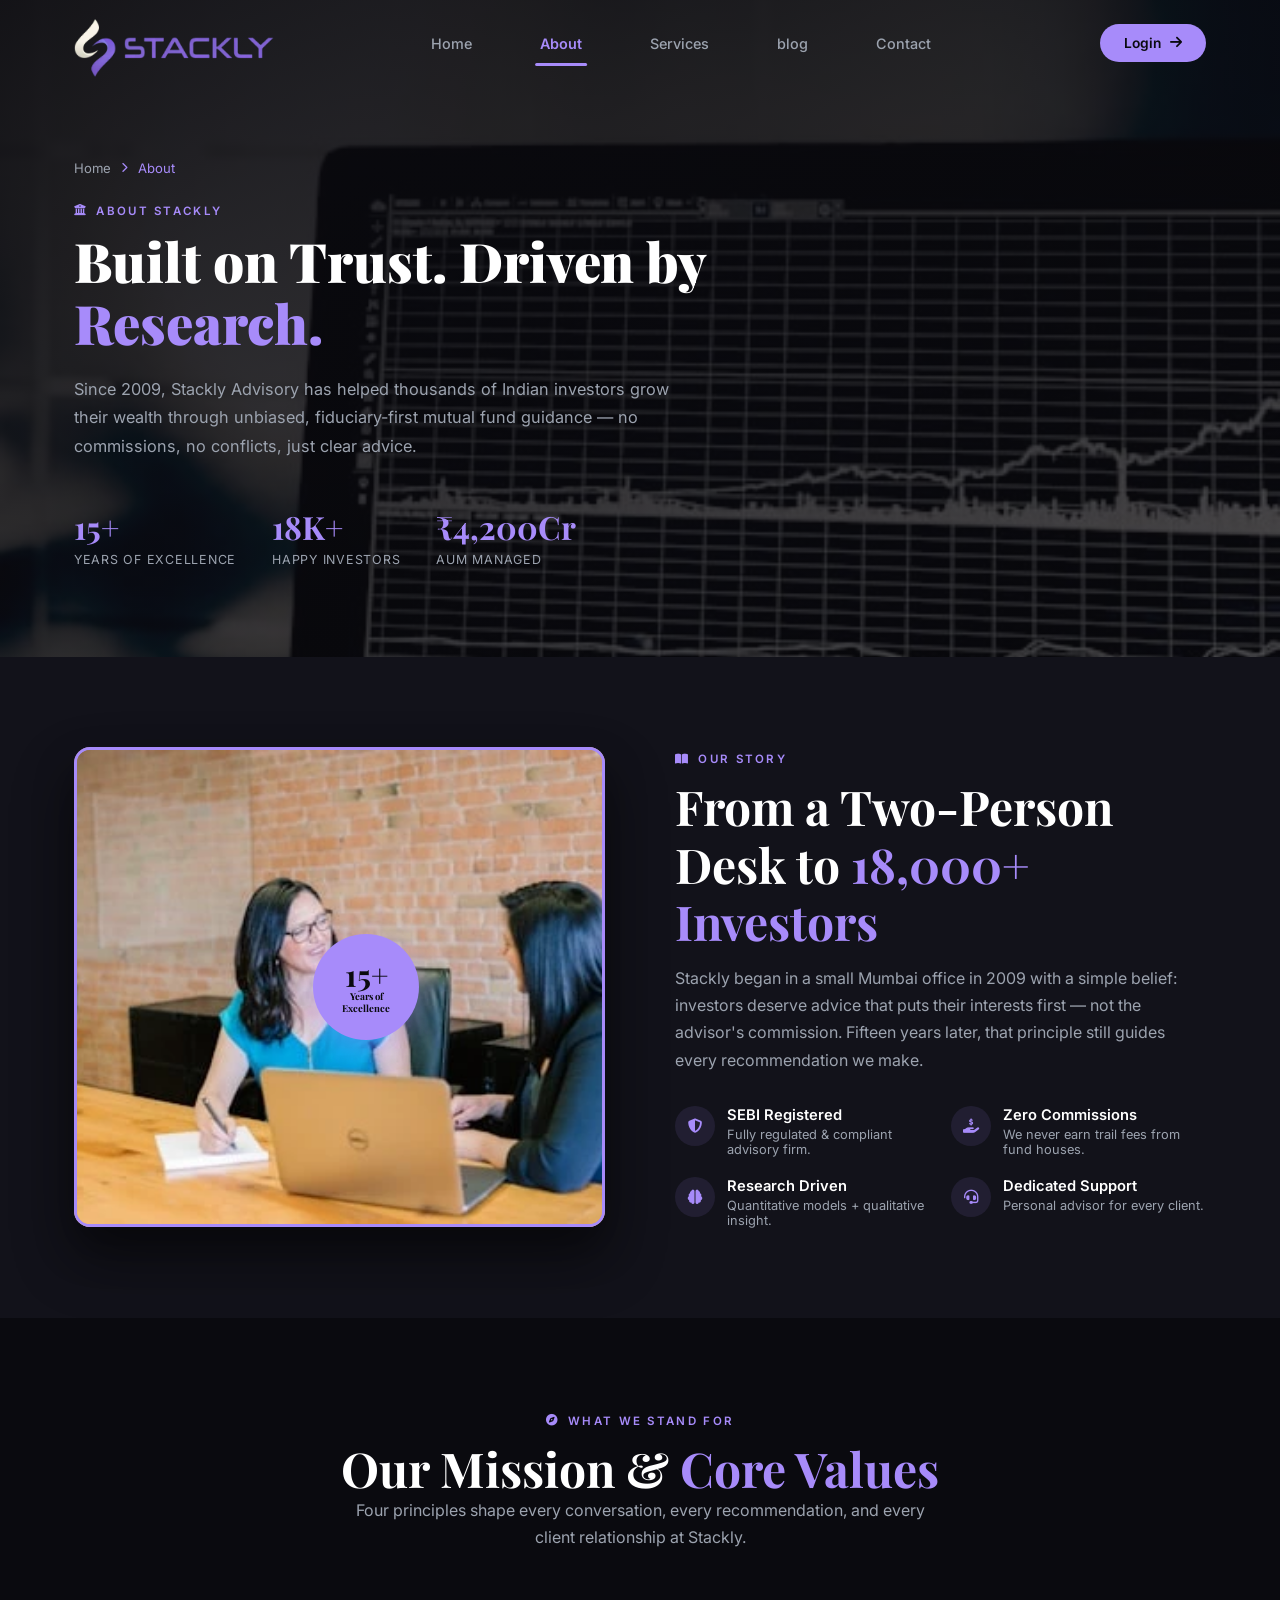
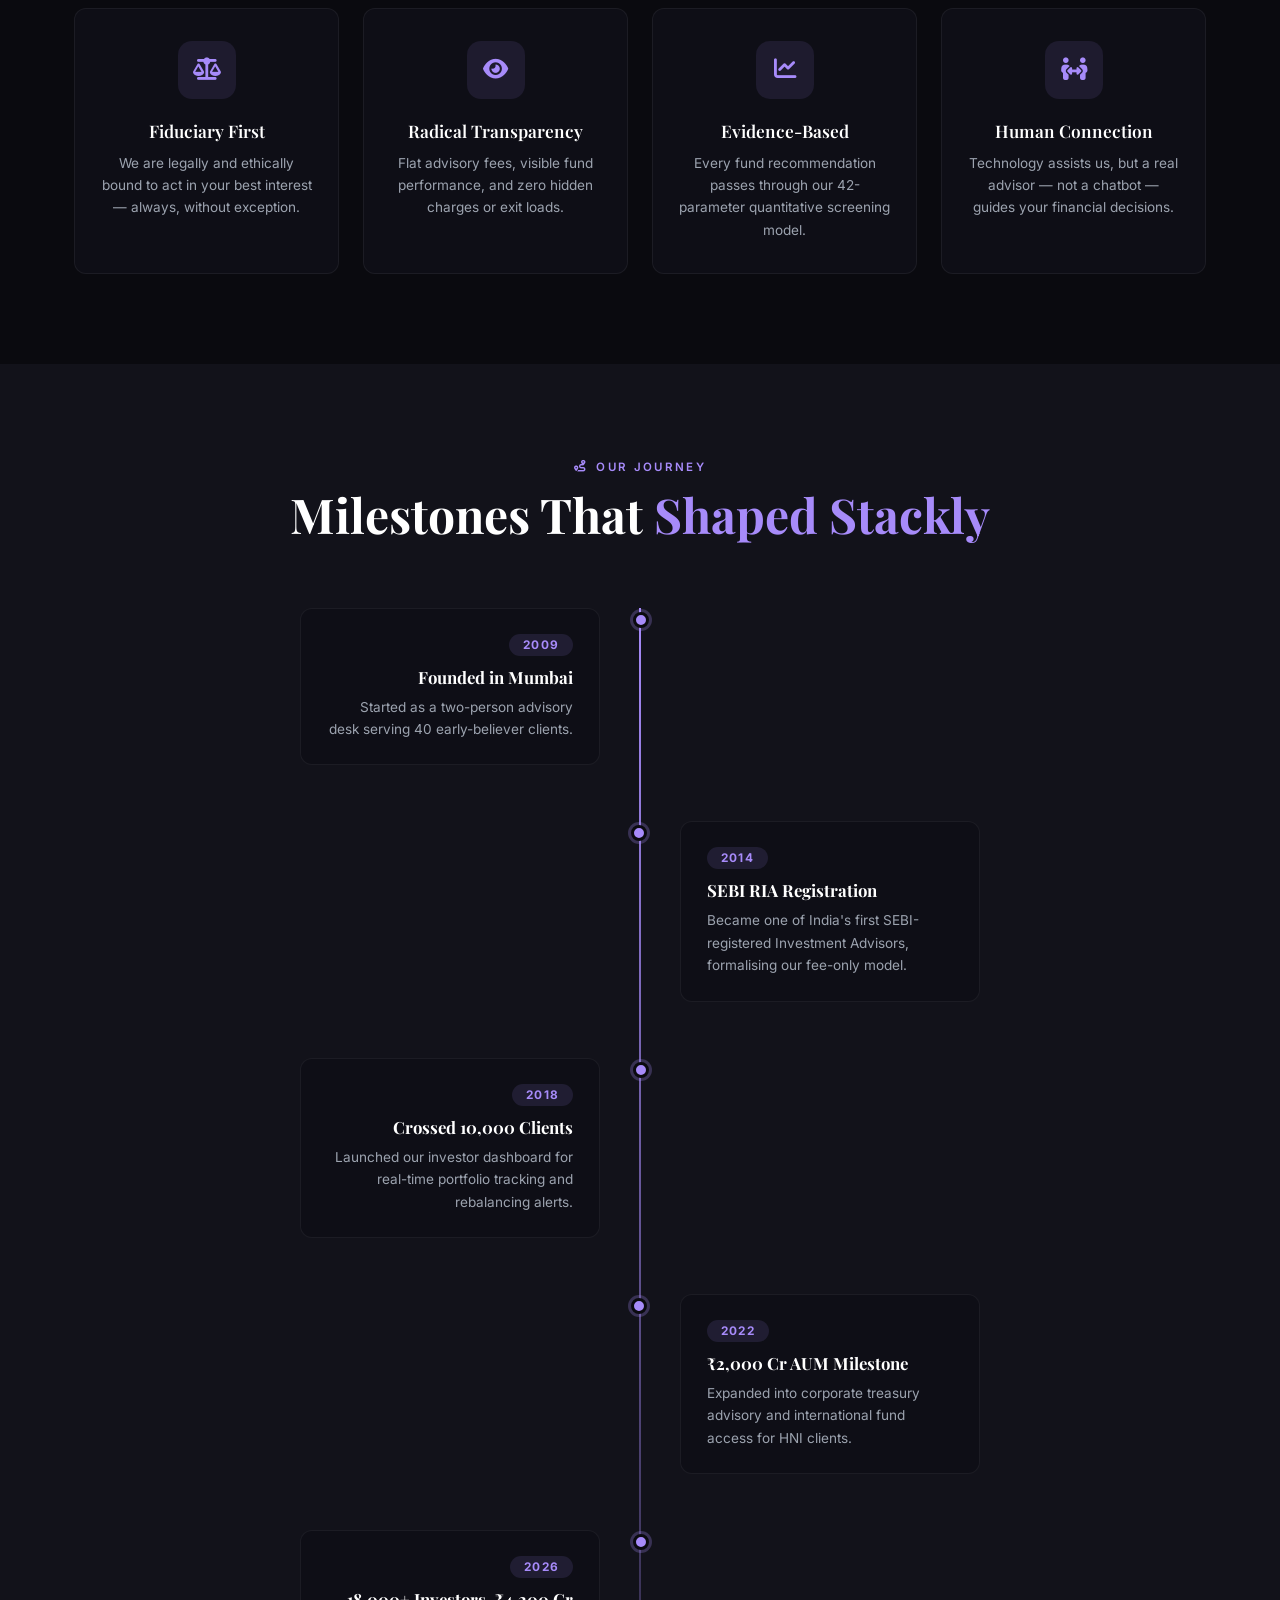
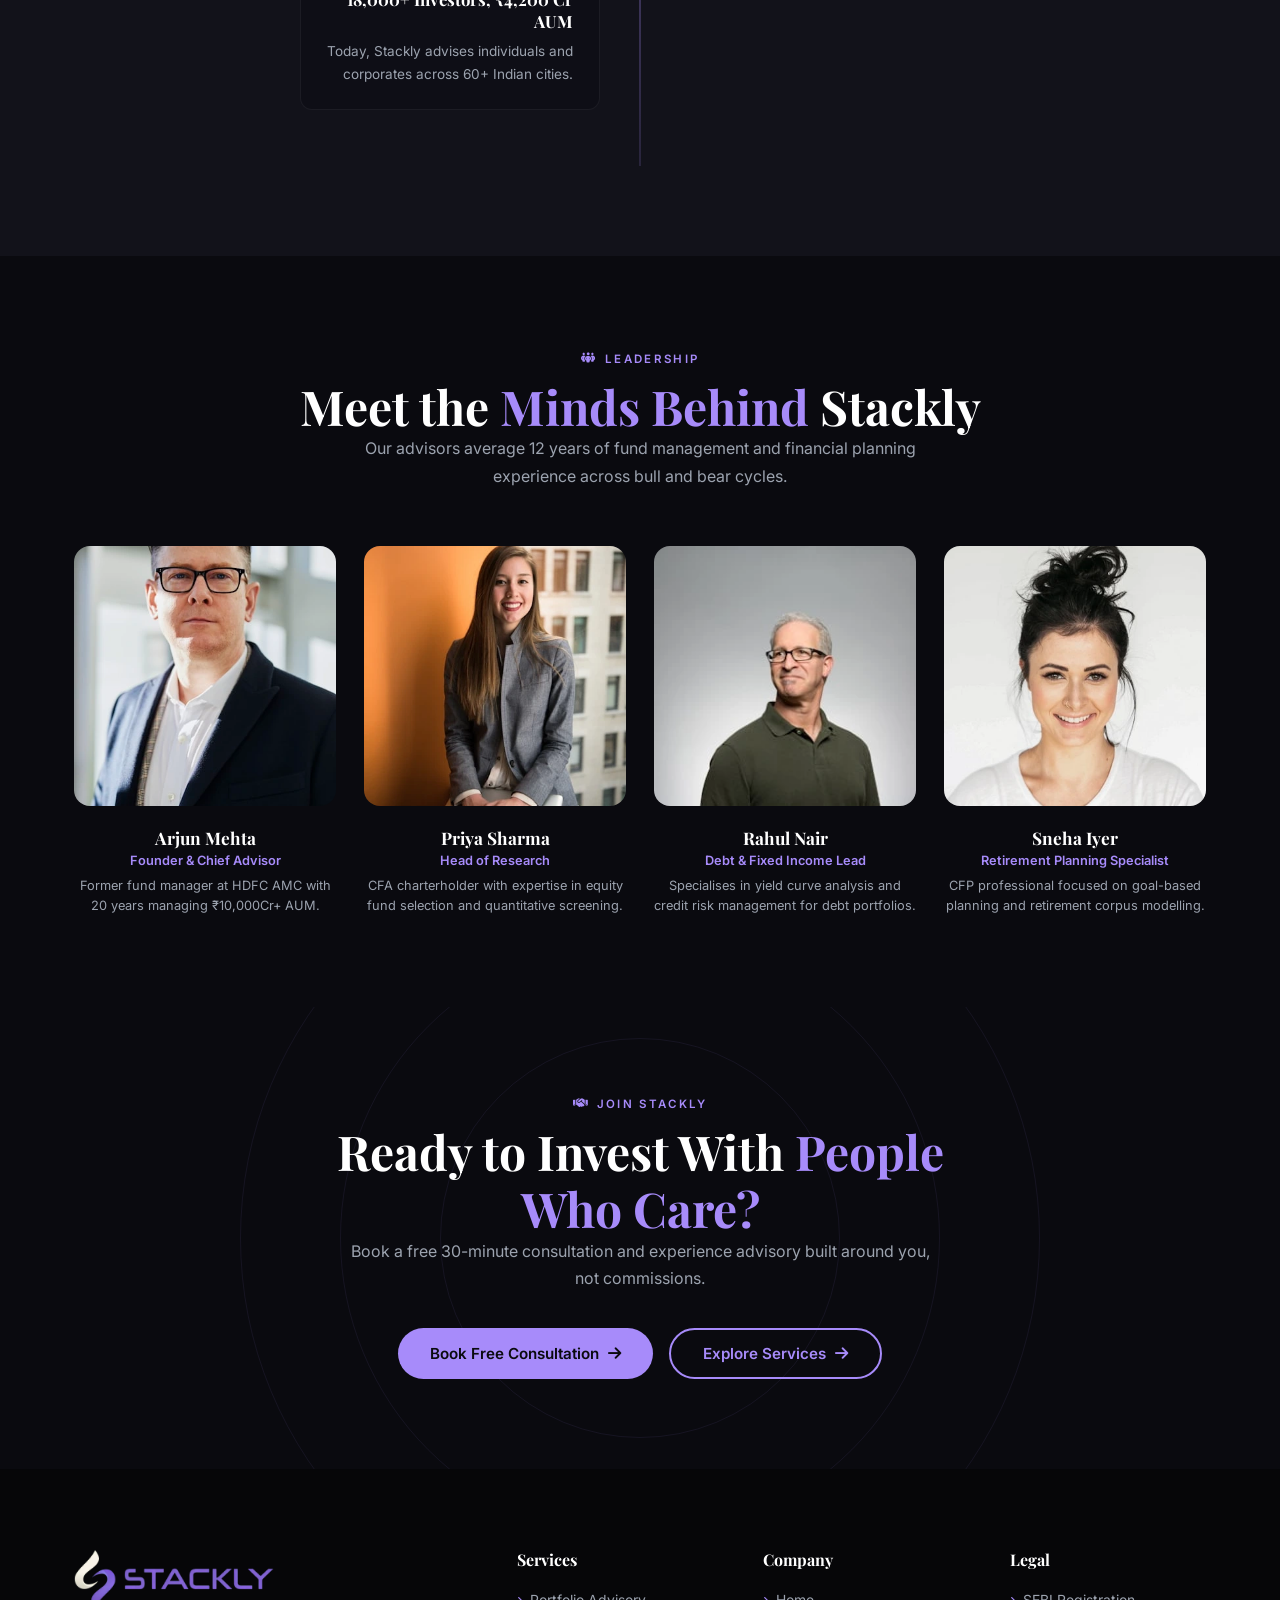
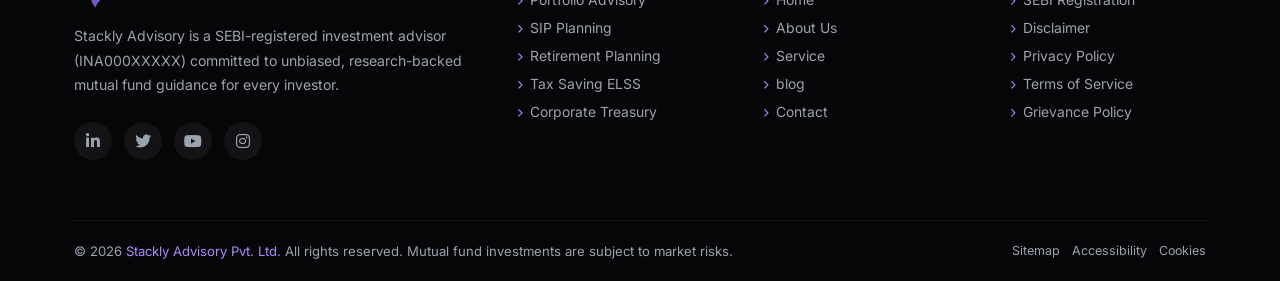
==== commit d374817c: "completed" ====
--- a/about.html
+++ b/about.html
@@ -14,10 +14,10 @@
 <!-- ══ NAVBAR ══ -->
 <nav id="navbar">
   <div class="container nav-inner">
-    <a href="./home.html" class="logo"><i class="fas fa-chart-line"></i> Stackly</a>
+<a href="./home.html" class="logo"></i><img src="./src/logo.webp" alt=""></a>
     <ul class="nav-links">
       <li><a href="./home.html">Home</a></li>
-      <li><a href="./about.html">About</a></li>
+      <li><a href="./about.html" class="active">About</a></li>
       <li><a href="./service.html">Services</a></li>
       <li><a href="./blog.html">blog</a></li>
       <li><a href="./contact.html">Contact</a></li>
@@ -32,7 +32,7 @@
 <!-- ══ MOBILE MENU ══ -->
 <div class="mobile-menu" id="mobileMenu">
   <a href="./home.html">Home</a>
-<a href="./about.html">About</a>
+<a href="./about.html" class="active">About</a>
 <a href="./service.html">Services</a>
 <a href="./blog.html">blog</a>
 <a href="./contact.html">Contact</a>
@@ -73,8 +73,8 @@
   <div class="container">
     <div class="abt-story-grid">
       <div class="abt-story-img-stack reveal-left">
-        <img class="asi-main" src="https://images.unsplash.com/photo-1507003211169-0a1dd7228f2d?w=600&auto=format&fit=crop&q=80" alt="Founding team"/>
-        <img class="asi-accent" src="https://images.unsplash.com/photo-1551836022-d5d88e9218df?w=400&auto=format&fit=crop&q=80" alt="Team discussion"/>
+        <img class="asi-main" src="./src/mutual home img/image9-compressed.webp" alt="Founding team"/>
+        <img class="asi-accent" src="./src/mutual home img/image9-compressed.webp" alt="Team discussion"/>
         <div class="abt-exp-badge"><span class="aeb-num">15+</span><span class="aeb-lbl">Years of<br>Excellence</span></div>
       </div>
       <div class="reveal-right">
@@ -206,7 +206,7 @@
     <div class="abt-team-grid">
       <div class="abt-team-card reveal">
         <div class="abt-team-img-wrap">
-          <img src="https://images.unsplash.com/photo-1560250097-0b93528c311a?w=400&auto=format&fit=crop&q=80" alt="Arjun Mehta"/>
+          <img src="./src/mutul person img/image25-compressed.webp" alt="Arjun Mehta"/>
           <div class="abt-team-overlay">
             <a href="#"><i class="fab fa-linkedin-in"></i></a>
             <a href="#"><i class="fas fa-envelope"></i></a>
@@ -218,7 +218,7 @@
       </div>
       <div class="abt-team-card reveal">
         <div class="abt-team-img-wrap">
-          <img src="https://images.unsplash.com/photo-1573496359142-b8d87734a5a2?w=400&auto=format&fit=crop&q=80" alt="Priya Sharma"/>
+          <img src="./src/mutul person img/image26-compressed.webp" alt="Priya Sharma"/>
           <div class="abt-team-overlay">
             <a href="#"><i class="fab fa-linkedin-in"></i></a>
             <a href="#"><i class="fas fa-envelope"></i></a>
@@ -230,7 +230,7 @@
       </div>
       <div class="abt-team-card reveal">
         <div class="abt-team-img-wrap">
-          <img src="https://images.unsplash.com/photo-1472099645785-5658abf4ff4e?w=400&auto=format&fit=crop&q=80" alt="Rahul Nair"/>
+          <img src="./src/mutul person img/image27-compressed.webp" alt="Rahul Nair"/>
           <div class="abt-team-overlay">
             <a href="#"><i class="fab fa-linkedin-in"></i></a>
             <a href="#"><i class="fas fa-envelope"></i></a>
@@ -242,7 +242,7 @@
       </div>
       <div class="abt-team-card reveal">
         <div class="abt-team-img-wrap">
-          <img src="https://images.unsplash.com/photo-1580489944761-15a19d654956?w=400&auto=format&fit=crop&q=80" alt="Sneha Iyer"/>
+          <img src="./src/mutul person img/image28-compressed.webp" alt="Sneha Iyer"/>
           <div class="abt-team-overlay">
             <a href="#"><i class="fab fa-linkedin-in"></i></a>
             <a href="#"><i class="fas fa-envelope"></i></a>
@@ -283,7 +283,7 @@
   <div class="container">
     <div class="footer-grid">
       <div class="footer-brand">
-        <a href="./home.html" class="logo" style="font-size:1.3rem;"><i class="fas fa-chart-line"></i> Stackly</a>
+<a href="./home.html" class="logo"></i><img src="./src/logo.webp" alt=""></a>
         <p>Stackly Advisory is a SEBI-registered investment advisor (INA000XXXXX) committed to unbiased, research-backed mutual fund guidance for every investor.</p>
         <div class="footer-social">
           <a href="./404.html"><i class="fab fa-linkedin-in"></i></a>
--- a/style.css
+++ b/style.css
@@ -194,19 +194,14 @@
 }
 
 .logo {
-   font-family: 'Playfair Display', serif;
-   font-size: 1.5rem;
-   font-weight: 700;
-   color: var(--white);
-   text-decoration: none;
-   display: flex;
-   align-items: center;
-   gap: 10px;
-}
-
-.logo i {
-   color: var(--gold);
-   font-size: 1.3rem;
+   width: 200px;
+   height: 50px;
+   object-fit: cover;
+}
+
+.logo img {
+   width: 200px;
+   height: auto;
 }
 
 .logo span {
@@ -327,8 +322,8 @@
 .hero-bg {
    position: absolute;
    inset: 0;
-   background: url('https://images.unsplash.com/photo-1611974789855-9c2a0a7236a3?w=1600&auto=format&fit=crop&q=80') center/cover no-repeat;
-   filter: brightness(.25);
+   background: url('./src/mutual\ home\ img/image10-compressed.webp') center/cover no-repeat;
+   filter: brightness(100%);
 }
 
 .hero-overlay {
@@ -2124,4 +2119,39 @@
    .footer-brand p {
       font-size: .82rem;
    }
+}
+
+
+/* Navigation Links */
+nav ul li a {
+    position: relative;
+    color:white;
+    text-decoration: none;
+    font-weight: 500;
+    padding: 10px 16px;
+    transition: all 0.3s ease;
+}
+
+/* Hover Effect */
+nav ul li a:hover {
+    color:var(--gold);
+}
+
+/* Active Link */
+nav ul li a.active {
+    color: var(--gold);
+    font-weight: 600;
+}
+
+/* Animated Underline */
+nav ul li a.active::after {
+    content: "";
+    position: absolute;
+    left: 50%;
+    bottom: -4px;
+    transform: translateX(-50%);
+    width: 70%;
+    height: 3px;
+    background: var(--gold);
+    border-radius: 50px;
 }
--- a/about.css
+++ b/about.css
@@ -41,7 +41,7 @@
    1. ABOUT PAGE HERO
 ══════════════════════════════════════════ */
 #abt-hero{position:relative;padding:160px 0 90px;overflow:hidden;width:100%;}
-.abt-hero-bg{position:absolute;inset:0;background:url('https://images.unsplash.com/photo-1507003211169-0a1dd7228f2d?w=1600&auto=format&fit=crop&q=80') center/cover no-repeat;filter:brightness(.16);}
+.abt-hero-bg{position:absolute;inset:0;background:url('./src/mutual\ home\ img/image24-compressed.webp') center/cover no-repeat;filter:brightness(100%);}
 .abt-hero-overlay{position:absolute;inset:0;background:linear-gradient(160deg,rgba(10,10,15,.95) 0%,rgba(10,10,15,.72) 100%);}
 .abt-hero-inner{position:relative;z-index:2;max-width:760px;}
 .breadcrumb{display:flex;align-items:center;gap:10px;font-size:.82rem;color:var(--slate);margin-bottom:22px;flex-wrap:wrap;}
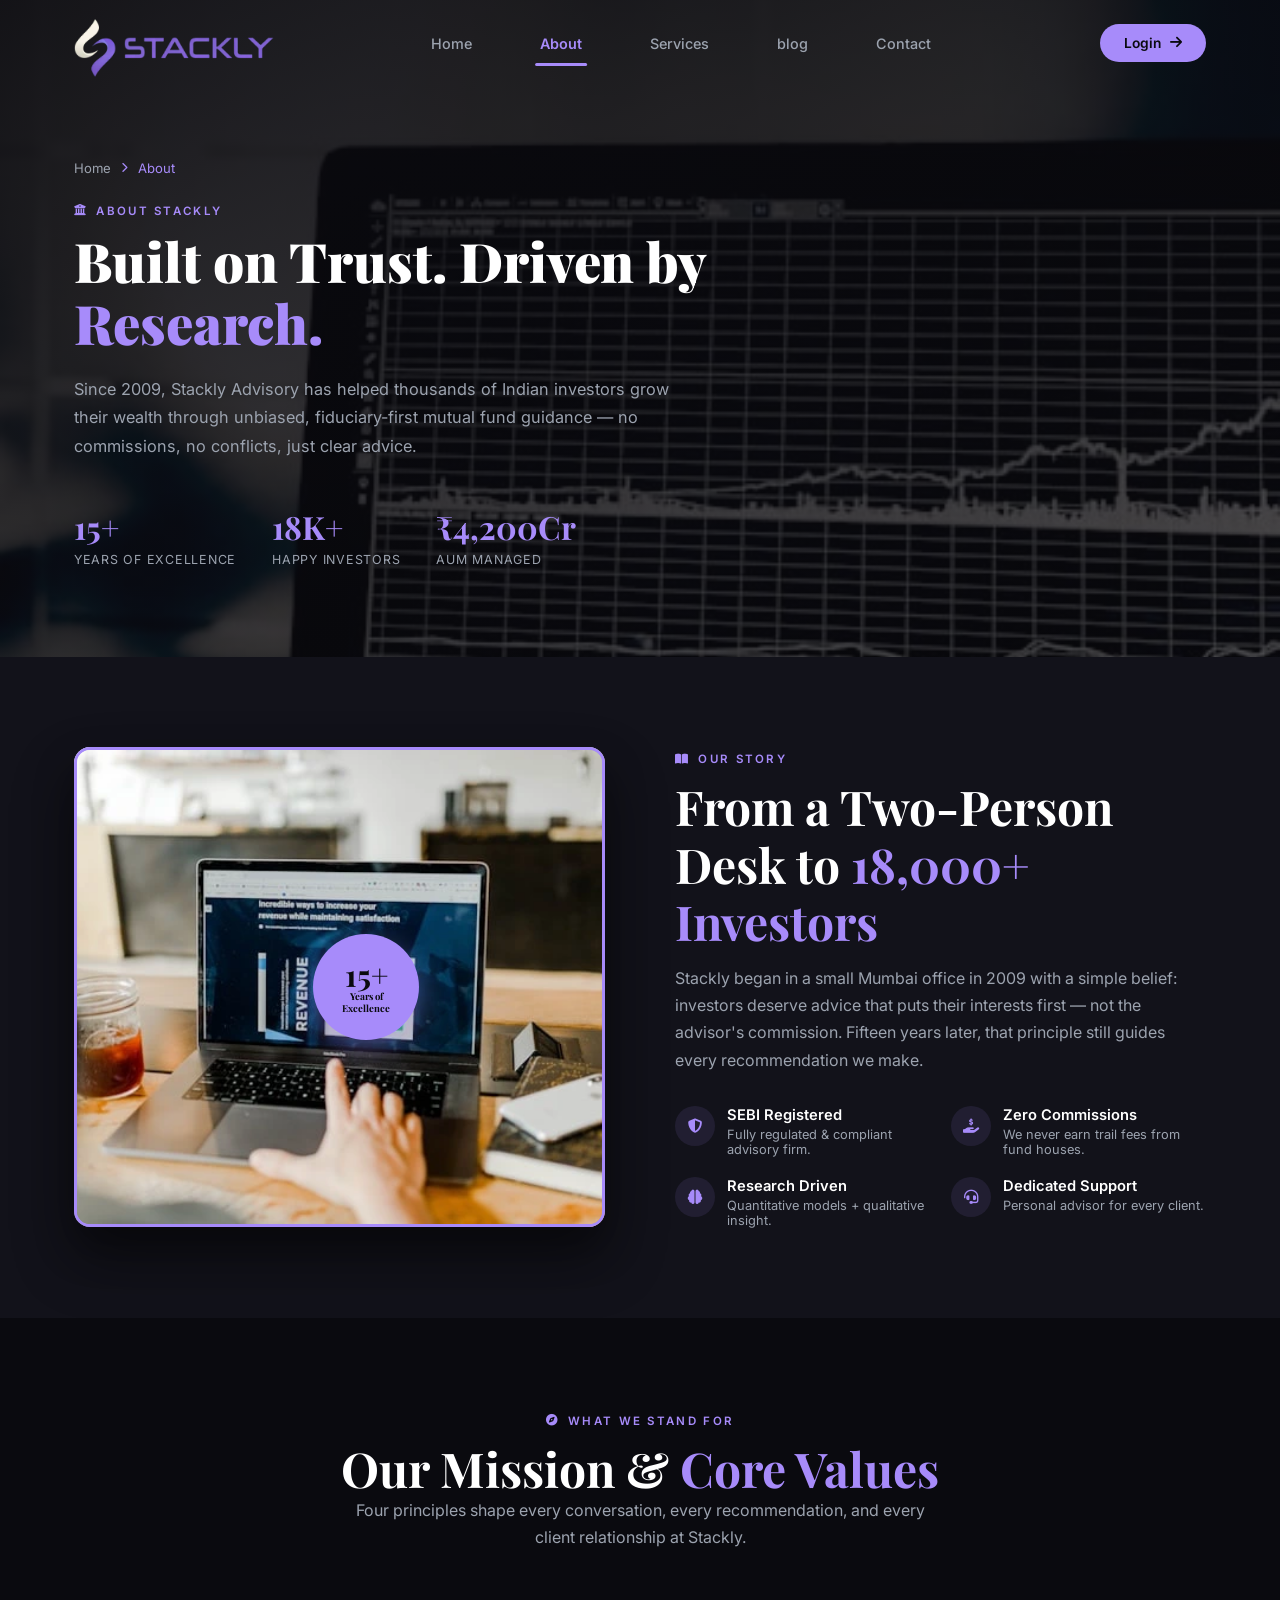
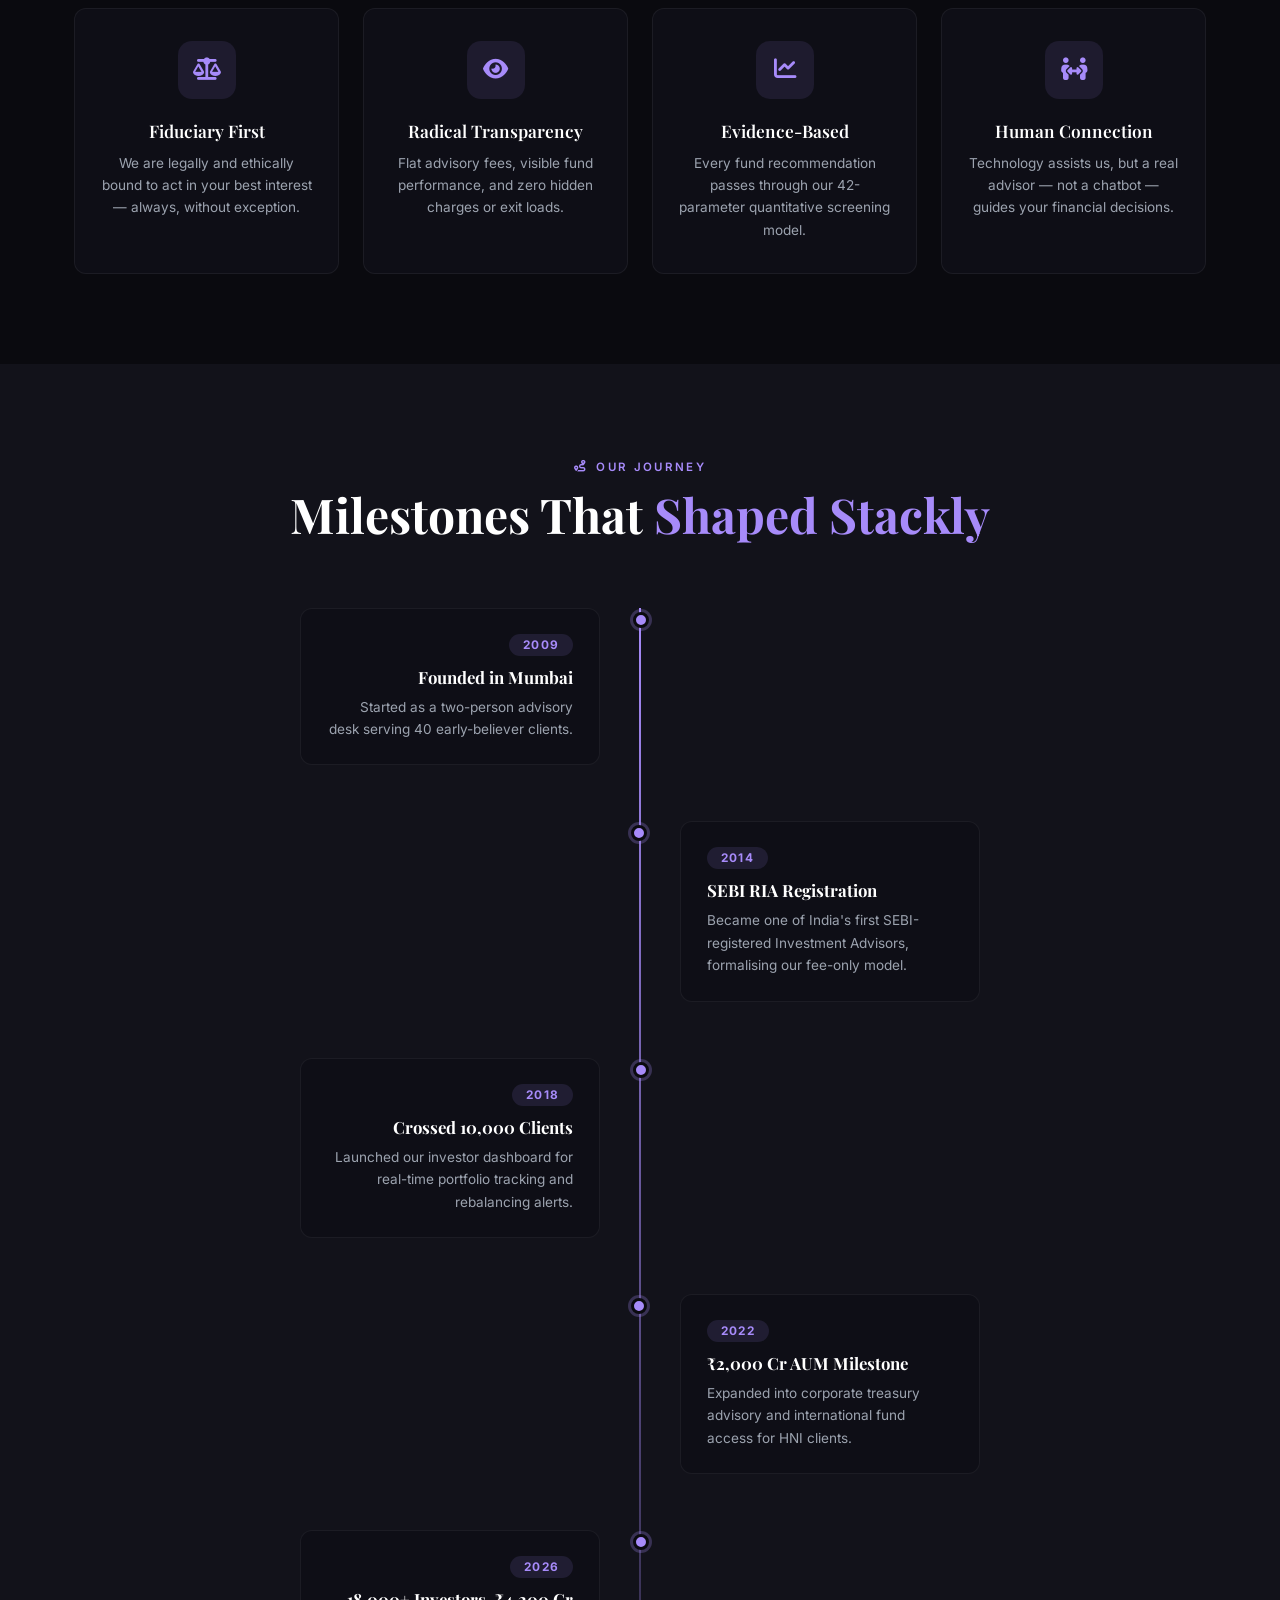
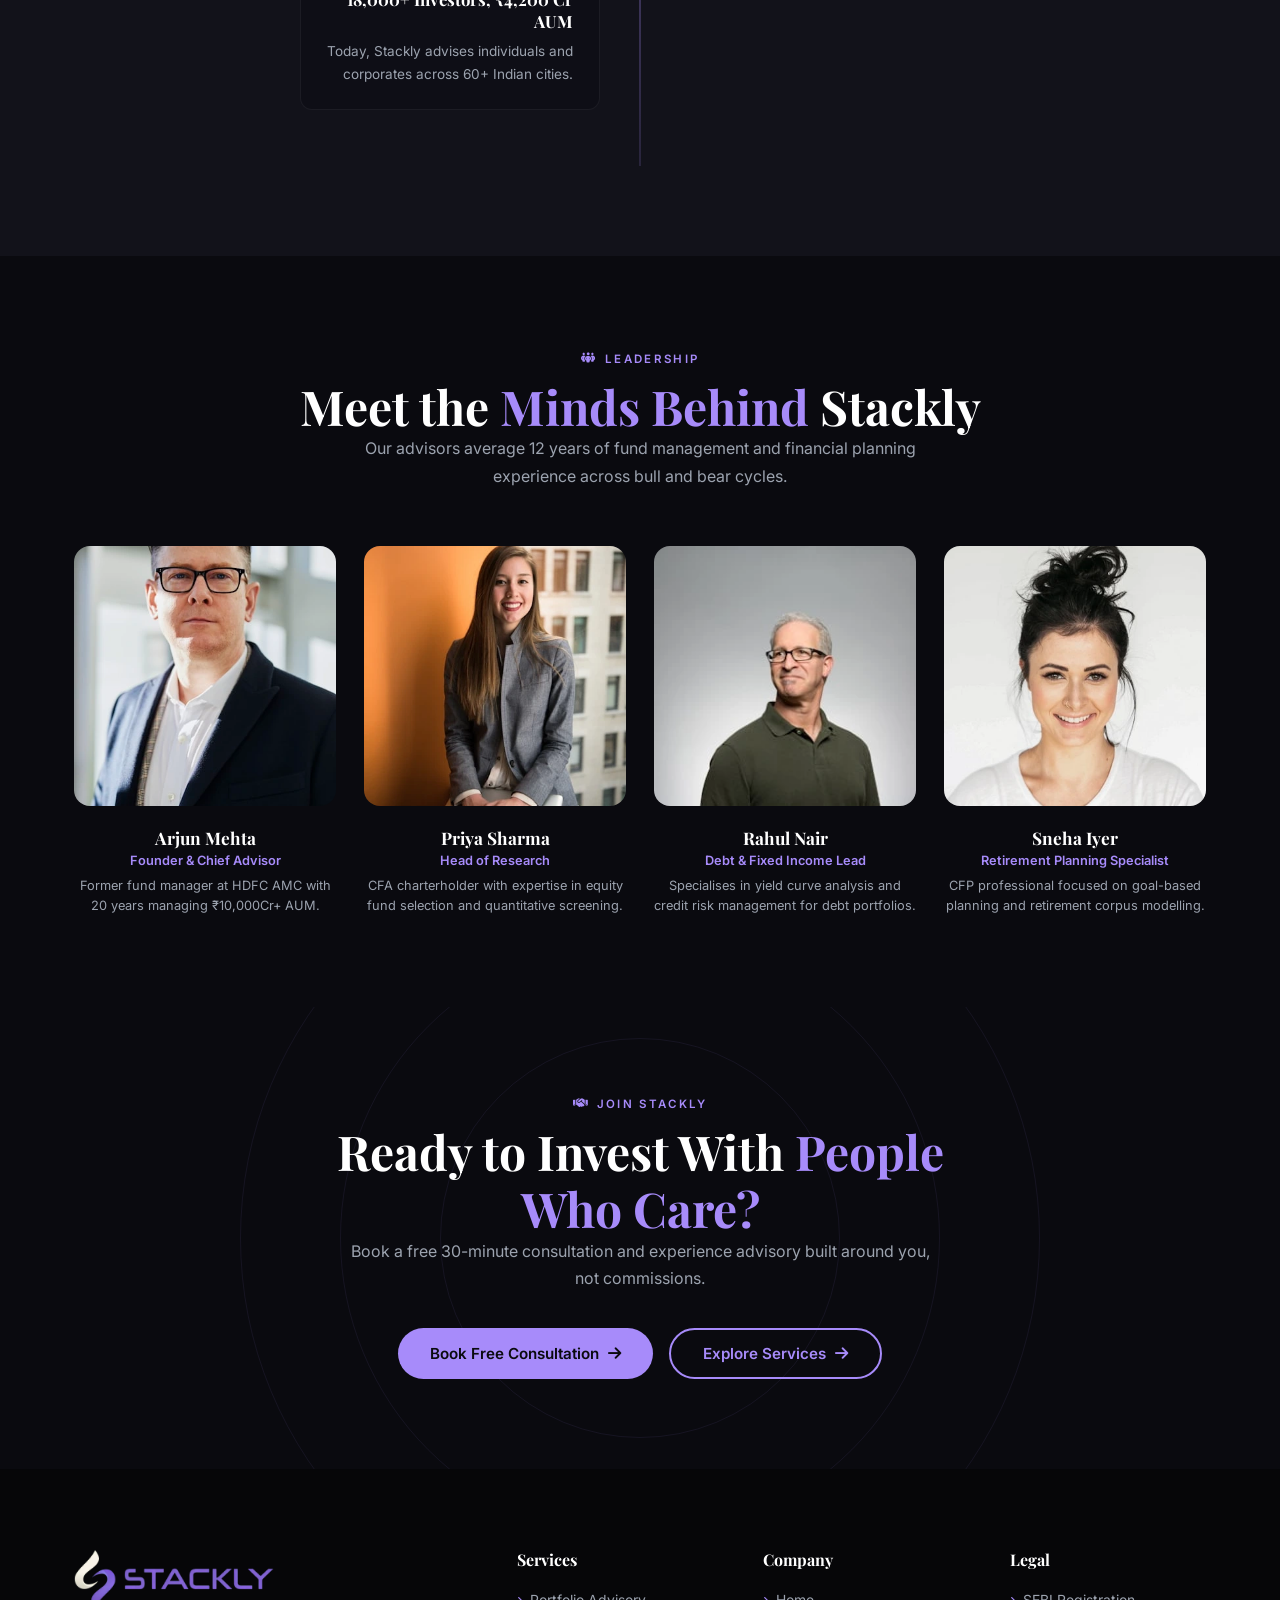
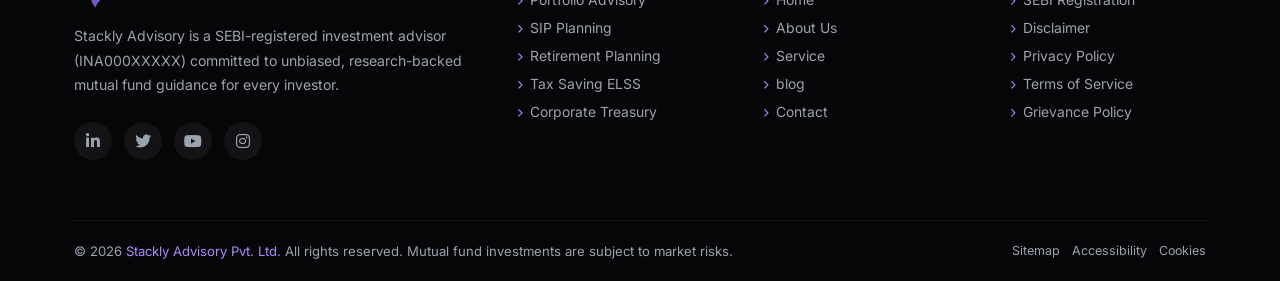
==== commit 4e60c44b: "fixed bugs" ====
--- a/about.html
+++ b/about.html
@@ -73,8 +73,8 @@
   <div class="container">
     <div class="abt-story-grid">
       <div class="abt-story-img-stack reveal-left">
-        <img class="asi-main" src="./src/mutual home img/image9-compressed.webp" alt="Founding team"/>
-        <img class="asi-accent" src="./src/mutual home img/image9-compressed.webp" alt="Team discussion"/>
+        <img class="asi-main" src="./src/mutual home img/image39-compressed.webp" alt="Founding team"/>
+        <img class="asi-accent" src="./src/mutual home img/image39-compressed.webp" alt="Team discussion"/>
         <div class="abt-exp-badge"><span class="aeb-num">15+</span><span class="aeb-lbl">Years of<br>Excellence</span></div>
       </div>
       <div class="reveal-right">
--- a/style.css
+++ b/style.css
@@ -291,9 +291,7 @@
    gap: 32px;
 }
 
-.mobile-menu.open {
-   display: flex;
-}
+
 
 .mobile-menu a {
    color: var(--white);
@@ -1488,7 +1486,7 @@
 .cta-bg {
    position: absolute;
    inset: 0;
-   background: url('https://images.unsplash.com/photo-1579621970563-ebec7560ff3e?w=1400&auto=format&fit=crop&q=70') center/cover;
+   background: url('./src/mutual\ home\ img/image11-compressed.webp') center/cover;
    filter: brightness(.12);
 }
 
@@ -1817,7 +1815,9 @@
    .container {
       padding: 0 20px;
    }
-
+   .mobile-menu.open {
+   display: flex;
+}
    .nav-links,
    .nav-cta {
       display: none;
--- a/about.css
+++ b/about.css
@@ -202,7 +202,7 @@
   .timeline-content{padding:18px 16px;}
   .timeline-content h3{font-size:.95rem;}
   .abt-team-img-wrap img{height:220px;}
-  .btn-gold,.btn-outline{padding:12px 22px;font-size:.86rem;width:100%;justify-content:center;}
+  .btn-gold,.btn-outline{padding:12px 22px;font-size:.86rem;width:fit-content;justify-content:center;}
   .breadcrumb{font-size:.74rem;flex-wrap:wrap;}
   .abt-story-features{gap:16px;}
 }
